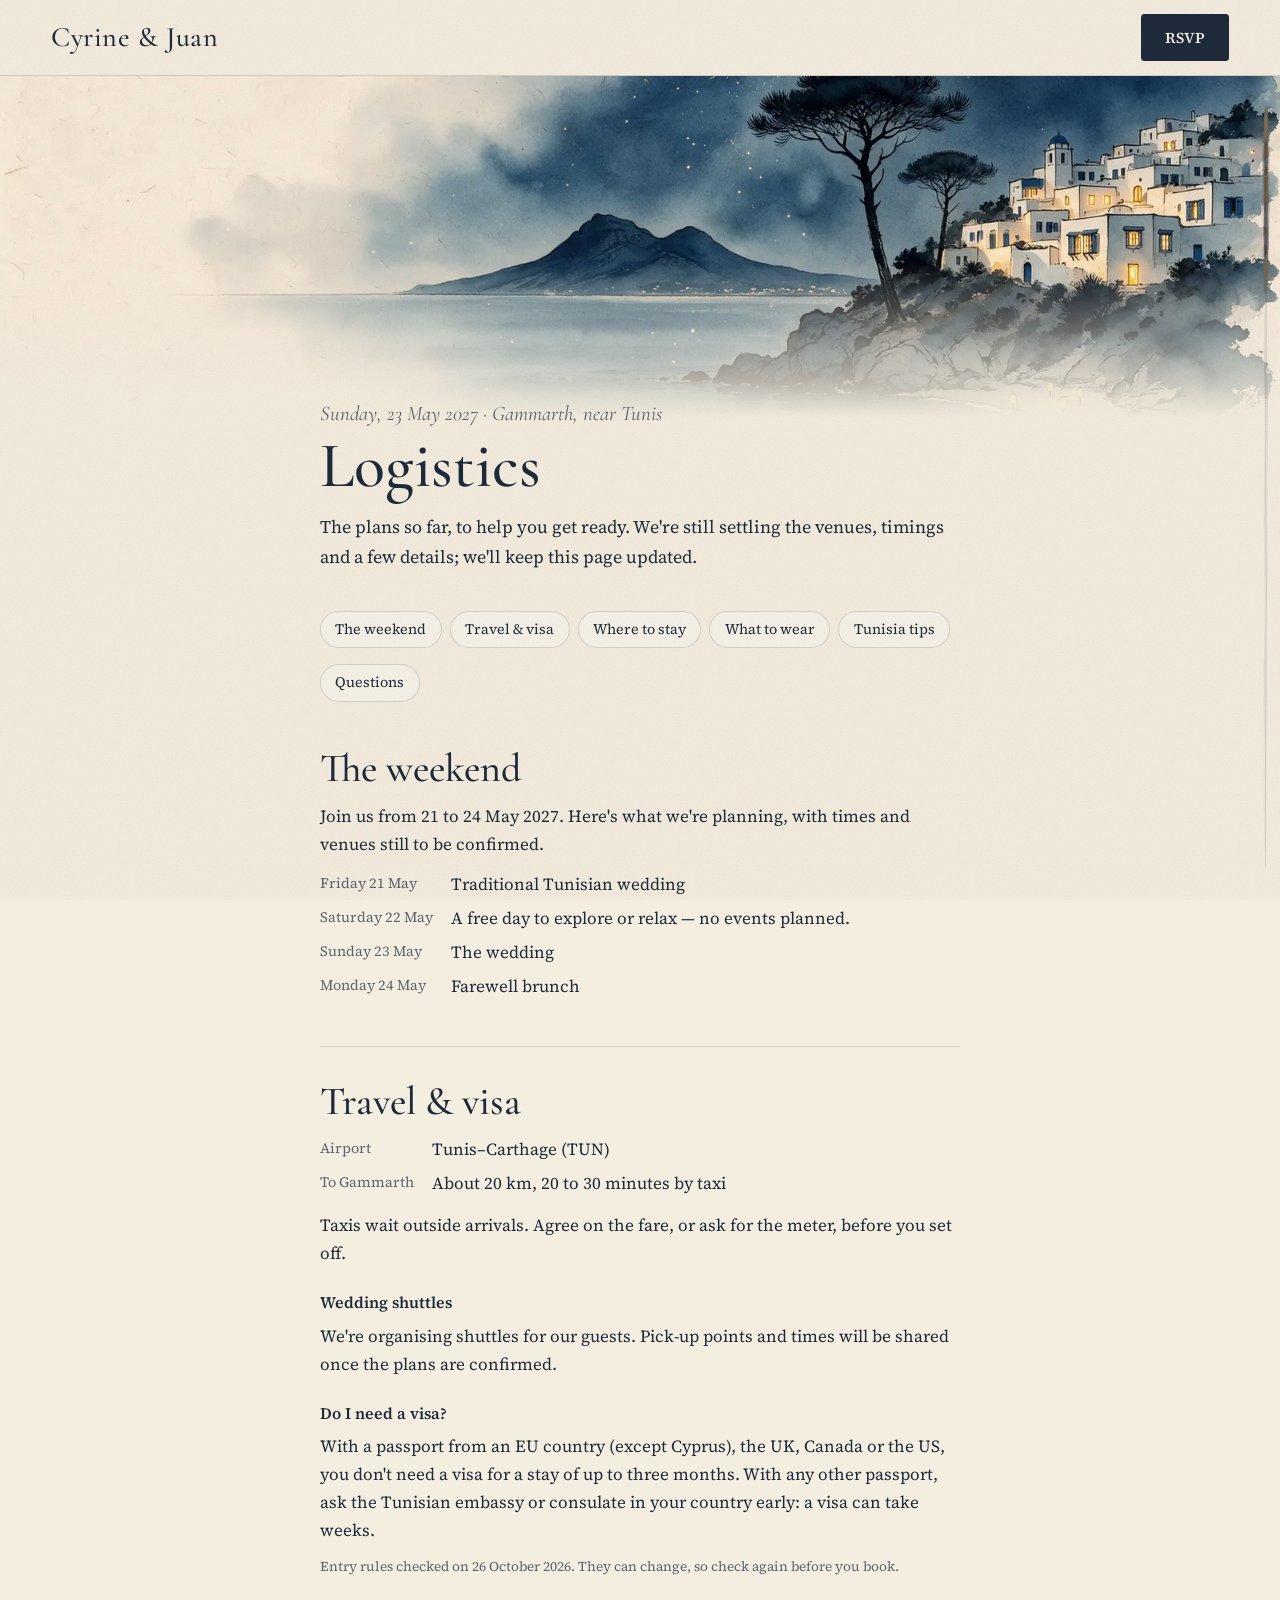
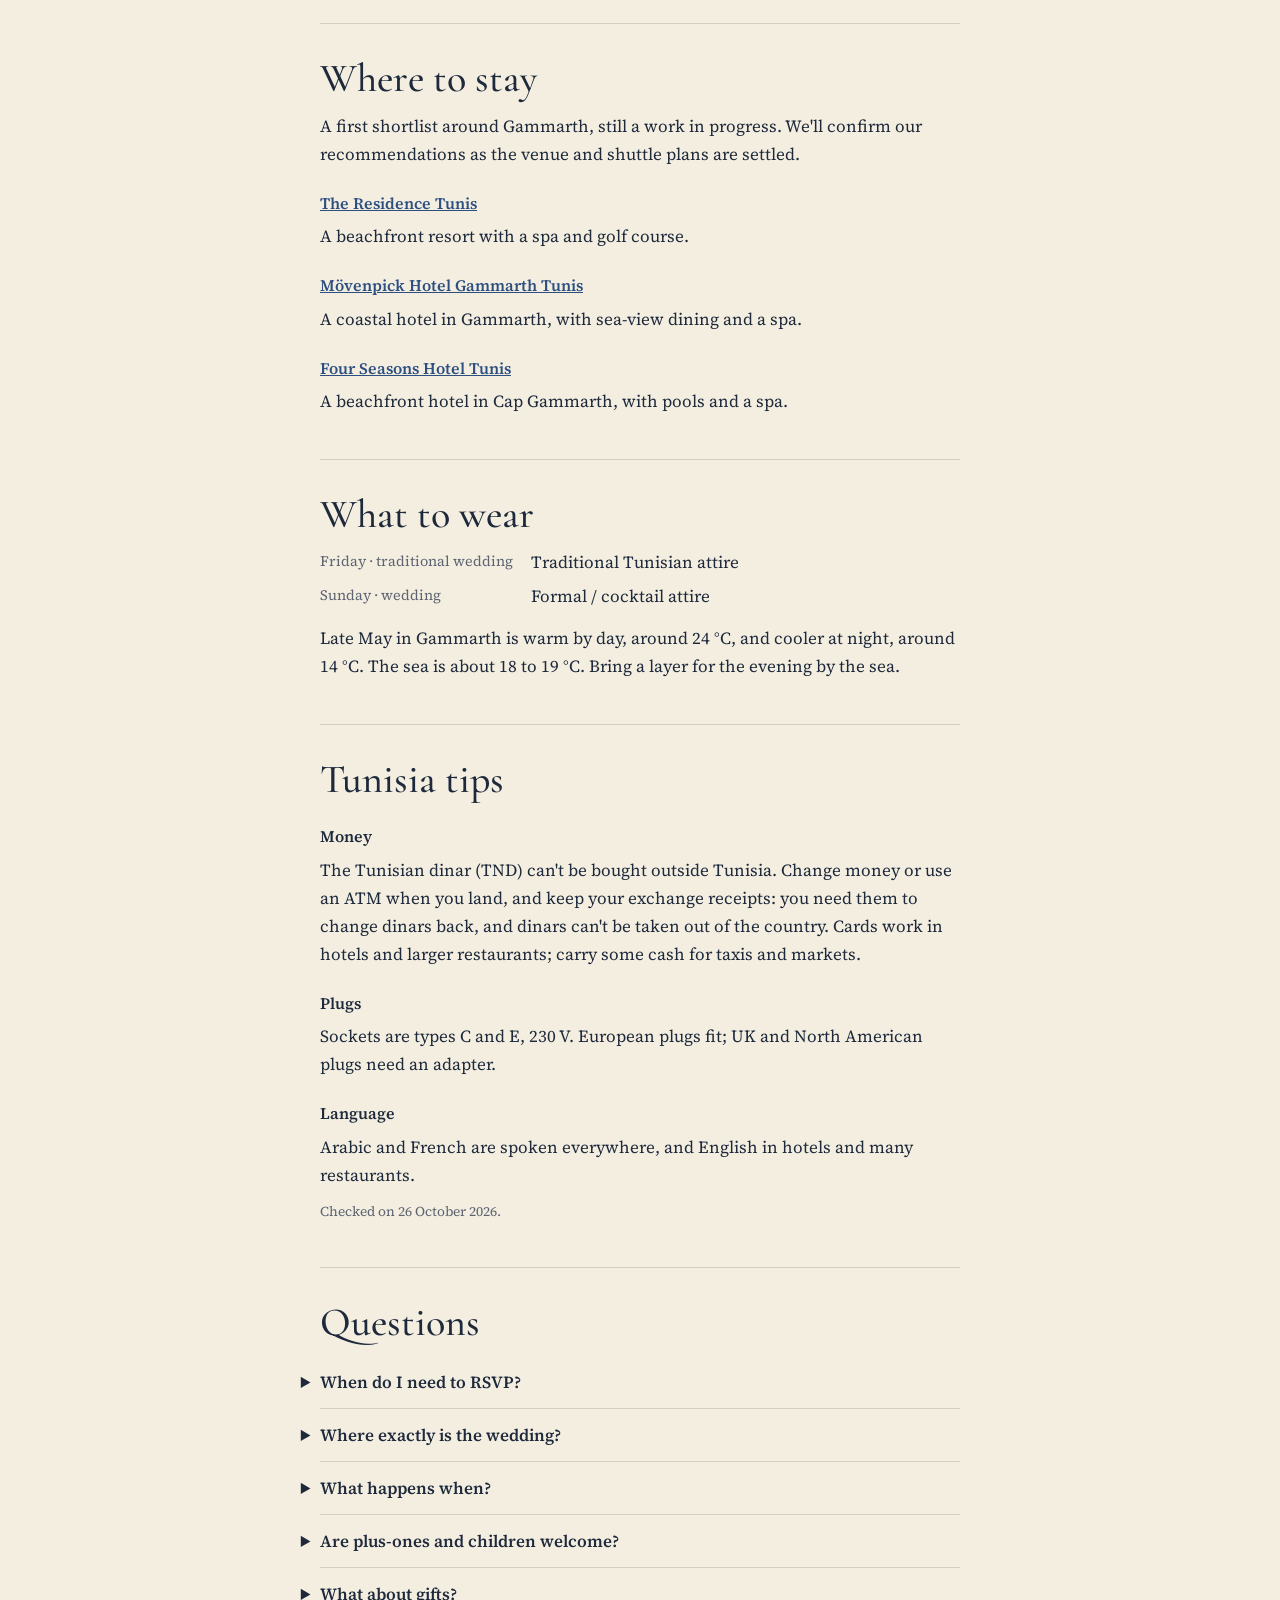
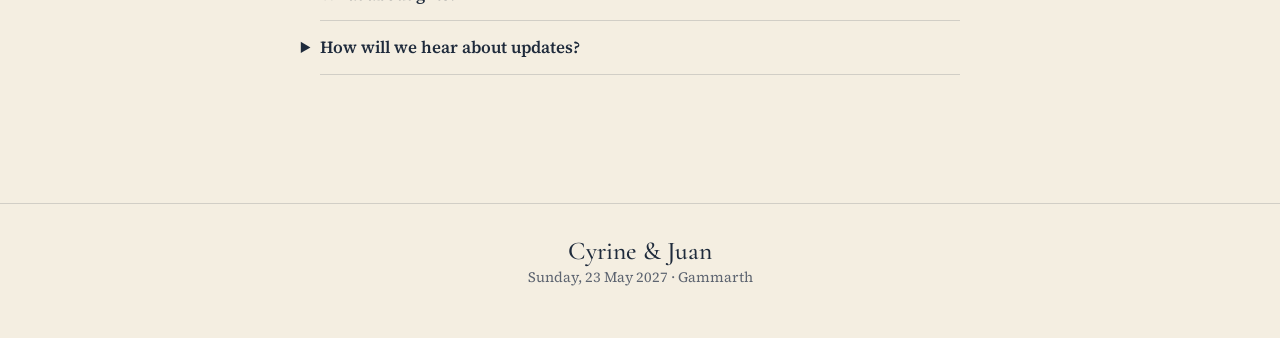
==== logistics/index.html @ d2c5db98 "Publish Cyrine and Juan wedding preview" ====
<!doctype html>
<html lang="en">
<head>
  <meta charset="utf-8">
  <meta name="viewport" content="width=device-width, initial-scale=1">
  <meta name="description" content="Travel, visa, where to stay and what to wear for Cyrine & Juan's wedding in Gammarth, Tunisia.">
  <title>Logistics · Cyrine & Juan</title>
  <link rel="icon" href="../assets/favicon.svg" type="image/svg+xml">
  <link rel="preconnect" href="https://fonts.googleapis.com">
  <link rel="preconnect" href="https://fonts.gstatic.com" crossorigin>
  <link rel="stylesheet" href="https://fonts.googleapis.com/css2?family=Cormorant+Garamond:ital,wght@0,400;0,500;0,600;1,400;1,500&family=Source+Serif+4:ital,wght@0,400;0,500;0,600;1,400&display=swap">
  <link rel="stylesheet" href="../site.css">
  <link rel="stylesheet" href="../scrollbar.css">
  <script src="../src/scrollbar.js" defer></script>
</head>
<body>
  <header class="site-header">
    <a class="brand" href="../">Cyrine &amp; Juan</a>
    <nav class="menu" aria-label="Site">
      <a class="is-primary" href="../rsvp/">RSVP</a>
    </nav>
  </header>
  <div class="hero"><img src="../assets/images/pages/logistics-night.webp" alt="" width="1600" height="900" fetchpriority="high"></div>

  <main>
    <div class="page-head">
      <p class="eyebrow">Sunday, 23 May 2027 · Gammarth, near Tunis</p>
      <h1>Logistics</h1>
      <p class="lede">The plans so far, to help you get ready. We're still settling the venues, timings and a few details; we'll keep this page updated.</p>
    </div>

    <ul class="toc" aria-label="On this page">
      <li><a href="#weekend">The weekend</a></li>
      <li><a href="#travel">Travel &amp; visa</a></li>
      <li><a href="#stay">Where to stay</a></li>
      <li><a href="#wear">What to wear</a></li>
      <li><a href="#tips">Tunisia tips</a></li>
      <li><a href="#questions">Questions</a></li>
    </ul>

    <section id="weekend">
      <h2>The weekend</h2>
      <p>Join us from 21 to 24 May 2027. Here's what we're planning, with times and venues still to be confirmed.</p>
      <dl class="facts">
        <dt>Friday 21 May</dt><dd>Traditional Tunisian wedding</dd>
        <dt>Saturday 22 May</dt><dd>A free day to explore or relax — no events planned.</dd>
        <dt>Sunday 23 May</dt><dd>The wedding</dd>
        <dt>Monday 24 May</dt><dd>Farewell brunch</dd>
      </dl>
    </section>

    <section id="travel">
      <h2>Travel &amp; visa</h2>
      <dl class="facts">
        <dt>Airport</dt><dd>Tunis–Carthage (TUN)</dd>
        <dt>To Gammarth</dt><dd>About 20 km, 20 to 30 minutes by taxi</dd>
      </dl>
      <p>Taxis wait outside arrivals. Agree on the fare, or ask for the meter, before you set off.</p>
      <h3>Wedding shuttles</h3>
      <p>We're organising shuttles for our guests. Pick-up points and times will be shared once the plans are confirmed.</p>
      <h3>Do I need a visa?</h3>
      <p>With a passport from an EU country (except Cyprus), the UK, Canada or the US, you don't need a visa for a stay of up to three months. With any other passport, ask the Tunisian embassy or consulate in your country early: a visa can take weeks.</p>
      <p class="checked">Entry rules checked on 26 October 2026. They can change, so check again before you book.</p>
    </section>

    <section id="stay">
      <h2>Where to stay</h2>
      <p>A first shortlist around Gammarth, still a work in progress. We'll confirm our recommendations as the venue and shuttle plans are settled.</p>
      <h3><a href="https://www.cenizaro.com/theresidence/tunis/" target="_blank" rel="noopener noreferrer">The Residence Tunis</a></h3>
      <p>A beachfront resort with a spa and golf course.</p>
      <h3><a href="https://movenpick.accor.com/en/hotels/tunis/B4I5.html" target="_blank" rel="noopener noreferrer">Mövenpick Hotel Gammarth Tunis</a></h3>
      <p>A coastal hotel in Gammarth, with sea-view dining and a spa.</p>
      <h3><a href="https://www.fourseasons.com/tunis/" target="_blank" rel="noopener noreferrer">Four Seasons Hotel Tunis</a></h3>
      <p>A beachfront hotel in Cap Gammarth, with pools and a spa.</p>
    </section>

    <section id="wear">
      <h2>What to wear</h2>
      <dl class="facts">
        <dt>Friday · traditional wedding</dt><dd>Traditional Tunisian attire</dd>
        <dt>Sunday · wedding</dt><dd>Formal / cocktail attire</dd>
      </dl>
      <p>Late May in Gammarth is warm by day, around 24&nbsp;°C, and cooler at night, around 14&nbsp;°C. The sea is about 18 to 19&nbsp;°C. Bring a layer for the evening by the sea.</p>
    </section>

    <section id="tips">
      <h2>Tunisia tips</h2>
      <h3>Money</h3>
      <p>The Tunisian dinar (TND) can't be bought outside Tunisia. Change money or use an ATM when you land, and keep your exchange receipts: you need them to change dinars back, and dinars can't be taken out of the country. Cards work in hotels and larger restaurants; carry some cash for taxis and markets.</p>
      <h3>Plugs</h3>
      <p>Sockets are types C and E, 230 V. European plugs fit; UK and North American plugs need an adapter.</p>
      <h3>Language</h3>
      <p>Arabic and French are spoken everywhere, and English in hotels and many restaurants.</p>
      <p class="checked">Checked on 26 October 2026.</p>
    </section>

    <section id="questions">
      <h2>Questions</h2>
      <details>
        <summary>When do I need to RSVP?</summary>
        <p>Please reply by <time datetime="2027-01-01">1 January 2027</time>. <a href="../rsvp/">Send your RSVP</a>.</p>
      </details>
      <details>
        <summary>Where exactly is the wedding?</summary>
        <p>In Gammarth, near Tunis. The venue is still being confirmed; we'll share the address and arrival time here.</p>
      </details>
      <details>
        <summary>What happens when?</summary>
        <p>A traditional Tunisian wedding on Friday 21 May, a free Saturday, the wedding on Sunday 23 May and a farewell brunch on Monday 24 May. <a href="#weekend">See the plans so far</a>; times and venues will follow.</p>
      </details>
      <details>
        <summary>Are plus-ones and children welcome?</summary>
        <p>Yes, both are welcome! Please include everyone in your party when you RSVP, including children.</p>
      </details>
      <details>
        <summary>What about gifts?</summary>
        <p>We're still deciding on the details and will share them here.</p>
      </details>
      <details>
        <summary>How will we hear about updates?</summary>
        <p>Leave your email with your RSVP and opt in for updates. There isn't a WhatsApp group yet; we'll share any group details once they're ready.</p>
      </details>
    </section>
  </main>

  <footer class="site-footer"><strong>Cyrine &amp; Juan</strong>Sunday, 23 May 2027 · Gammarth</footer>
</body>
</html>
---- site.css ----
/* Plain pages (RSVP, Logistics): the same ink look as Home, built to load fast on a phone abroad. */
:root {
  --paper: #f4eee1;
  --paper-deep: #ebe2d0;
  --ink: #1e2a3b;
  --muted: #5d6470;
  --accent: #2c4f80;
  --rule: rgba(30, 42, 59, 0.45);
  --gold: #b08a3e;
  --night: #13203a;
  --line: color-mix(in srgb, #1e2a3b 16%, transparent);
  --display: "Cormorant Garamond", Georgia, serif;
  --body: "Source Serif 4", Georgia, serif;
}
* { box-sizing: border-box; }
/* Paper grain, the same sheet as Home. */
body::before { content: ""; position: fixed; inset: 0; z-index: 20; pointer-events: none; opacity: 0.26; mix-blend-mode: multiply; background-size: 280px 280px;
  background-image: url("data:image/svg+xml,%3Csvg xmlns='http://www.w3.org/2000/svg' width='280' height='280'%3E%3Cfilter id='g'%3E%3CfeTurbulence type='fractalNoise' baseFrequency='0.9' numOctaves='3' stitchTiles='stitch'/%3E%3CfeColorMatrix values='0 0 0 0 0.52 0 0 0 0 0.44 0 0 0 0 0.32 0.55 0 0 0 0'/%3E%3C/filter%3E%3Crect width='100%25' height='100%25' filter='url(%23g)'/%3E%3C/svg%3E"); }
html { scroll-behavior: smooth; scroll-padding-top: 80px; }
body { margin: 0; background: var(--paper); color: var(--ink); font: 400 1.0625rem/1.65 var(--body); -webkit-font-smoothing: antialiased; }
a { color: var(--accent); }
img { display: block; max-width: 100%; }

.site-header {
  position: sticky; top: 0; z-index: 10; display: flex; align-items: center; justify-content: space-between; gap: 12px 24px; flex-wrap: wrap;
  padding: 14px clamp(16px, 4vw, 56px); background: color-mix(in srgb, var(--paper) 92%, transparent);
  border-bottom: 1px solid var(--line); backdrop-filter: blur(6px);
}
.brand { color: var(--ink); font: 500 clamp(1.4rem, 2.2vw, 1.8rem)/1 var(--display); letter-spacing: .02em; text-decoration: none; }
.menu { display: flex; flex-wrap: wrap; align-items: center; gap: 6px 22px; }
.menu a { padding: 4px 0; color: var(--ink); font-size: .95rem; text-decoration: none; border-bottom: 1px solid transparent; }
.menu a:not(.is-primary):hover, .menu a[aria-current="page"] { border-bottom-color: var(--rule); }
.menu a.is-primary { display: inline-flex; align-items: center; justify-content: center; min-height: 44px; padding: .65em 1.5em; border: 1px solid var(--ink); border-radius: 3px; background: var(--ink); color: var(--paper); font-weight: 600; }
.menu a.is-primary:hover { background: var(--accent); border-color: var(--accent); }
.menu a.is-primary[aria-current="page"] { border-bottom-color: var(--ink); }

.hero { position: relative; height: clamp(200px, 38vh, 380px); overflow: hidden; }
.hero img { width: 100%; height: 100%; object-fit: cover; object-position: center 55%; }
.hero::after { content: ""; position: absolute; inset: auto 0 0; height: 45%; background: linear-gradient(transparent, var(--paper)); }

main { width: min(680px, 100%); margin: 0 auto; padding: 8px 20px 96px; }
.page-head { margin: -24px 0 36px; position: relative; z-index: 1; }
.eyebrow { margin: 0; color: var(--muted); font: italic 400 1.3rem/1.2 var(--display); }
h1 { margin: 6px 0 0; font: 500 clamp(2.6rem, 7vw, 4rem)/1.02 var(--display); letter-spacing: 0; }
.lede { margin: 14px 0 0; font-size: 1.12rem; }
h2 { margin: 0 0 12px; font: 500 clamp(1.9rem, 4.4vw, 2.5rem)/1.1 var(--display); }
h3 { margin: 22px 0 6px; font-size: 1rem; font-weight: 600; }
p { margin: 0 0 12px; }
ul { margin: 0 0 12px; padding-left: 1.2em; }
li { margin: 4px 0; }

.toc { display: flex; flex-wrap: wrap; gap: 8px; margin: 0 0 40px; padding: 0; list-style: none; }
.toc a { display: inline-block; padding: .4em 1em; border: 1px solid var(--line); border-radius: 999px; color: var(--ink); font-size: .9rem; text-decoration: none; background: color-mix(in srgb, white 30%, transparent); }
.toc a:hover { border-color: var(--accent); color: var(--accent); }
section { padding: 32px 0; border-top: 1px solid var(--line); }
section:first-of-type { border-top: 0; padding-top: 0; }
.facts { display: grid; grid-template-columns: max-content 1fr; gap: 6px 18px; margin: 0 0 14px; }
.facts dt { color: var(--muted); font-size: .9rem; padding-top: 2px; }
.facts dd { margin: 0; }
.coming { display: inline-block; color: var(--muted); font: italic 400 .95em/1 var(--display); text-transform: lowercase; }
.checked { color: var(--muted); font-size: .85rem; }
details { border-bottom: 1px solid var(--line); padding: 12px 0; }
details summary { cursor: pointer; font-weight: 600; list-style-position: outside; }
details p { margin: 8px 0 0; }

/* RSVP form */
form { display: grid; gap: 22px; }
.field { display: grid; gap: 6px; }
.field > label, fieldset legend { font-weight: 600; }
.hint { color: var(--muted); font-size: .9rem; }
input[type="text"], input[type="email"], input[type="tel"], textarea {
  width: 100%; padding: .8em .9em; border: 1px solid color-mix(in srgb, var(--ink) 28%, transparent); border-radius: 8px;
  background: #fffdf8; color: var(--ink); font: inherit;
}
textarea { min-height: 96px; resize: vertical; }
input:focus-visible, textarea:focus-visible, button:focus-visible, a:focus-visible { outline: 2px solid var(--gold); outline-offset: 2px; }
fieldset { margin: 0; padding: 0; border: 0; display: grid; gap: 10px; }
.choices { display: flex; flex-wrap: wrap; gap: 10px; }
.choice { position: relative; }
.choice input { position: absolute; opacity: 0; }
.choice span { display: inline-block; padding: .7em 1.3em; border: 1px solid color-mix(in srgb, var(--ink) 28%, transparent); border-radius: 999px; background: #fffdf8; cursor: pointer; }
.choice input:checked + span { border-color: var(--accent); background: var(--accent); color: var(--paper); }
.choice input:focus-visible + span { outline: 2px solid var(--gold); outline-offset: 2px; }
.check { display: flex; gap: 10px; align-items: flex-start; }
.check input { margin-top: .35em; width: 18px; height: 18px; accent-color: var(--accent); }
.if-attending[hidden] { display: none; }
button[type="submit"] { justify-self: start; padding: .85em 2em; border: 1px solid var(--rule); border-radius: 3px; background: color-mix(in srgb, var(--accent) 7%, transparent); color: var(--ink); font: 500 1rem/1 var(--body); letter-spacing: .02em; cursor: pointer; transition: background-color .5s, border-color .5s; }
button[type="submit"]:hover { background: color-mix(in srgb, var(--accent) 12%, transparent); border-color: var(--ink); }
button[type="submit"]:disabled { opacity: .6; cursor: progress; }
.form-error { color: #a33a2a; font-weight: 500; }
.thanks { padding: 28px 0; }
.thanks[hidden] { display: none; }
.preview-note { margin-top: 18px; padding: 10px 14px; border: 1px dashed var(--accent); border-radius: 8px; color: var(--muted); font-size: .9rem; }

.site-footer { padding: 32px 20px 48px; text-align: center; color: var(--muted); font-size: .9rem; border-top: 1px solid var(--line); }
.site-footer strong { display: block; color: var(--ink); font: 500 1.6rem/1.2 var(--display); }

@media (max-width: 520px) {
  .site-header { padding: 12px 16px; }
  .menu { gap: 6px 14px; }
  .menu a { font-size: .88rem; }
  .facts { grid-template-columns: 1fr; gap: 0 0; }
  .facts dd { margin-bottom: 10px; }
}
---- scrollbar.css ----
/* A dry-brush mark at the paper's edge. Scrolling itself stays native. */
html.paint-scrollbar-ready { scrollbar-width: none; }
html.paint-scrollbar-ready::-webkit-scrollbar { display: none; }

.paint-scrollbar {
  position: fixed;
  z-index: 10;
  top: max(104px, env(safe-area-inset-top));
  right: env(safe-area-inset-right, 0px);
  bottom: max(24px, env(safe-area-inset-bottom));
  width: 28px;
  outline: none;
  /* Difference blending gives ink on paper and pale pigment on the dark
     painting, including when the handle crosses both in the same stroke. */
  color: #ded0b5;
  mix-blend-mode: difference;
  cursor: pointer;
  touch-action: pan-y;
  user-select: none;
  -webkit-user-select: none;
  opacity: 0;
  pointer-events: none;
  transition: opacity 0.45s;
}
.paint-scrollbar.is-scrolling,
.paint-scrollbar.is-dragging,
.paint-scrollbar:focus-visible:not(.is-pointer-focus) { opacity: 1; pointer-events: auto; transition-duration: 0.16s; }
.paint-scrollbar[hidden] { display: none; }
.paint-scrollbar svg { display: block; width: 100%; height: 100%; pointer-events: none; }
.paint-scrollbar__track { position: absolute; inset: 0; opacity: 0.28; }
.paint-scrollbar__thumb {
  position: absolute;
  top: 0;
  left: 0;
  width: 100%;
  min-height: 44px;
  cursor: grab;
  touch-action: none;
}
.paint-scrollbar__thumb svg { width: 10px; margin: 0 auto; opacity: 0.78; transition: opacity 0.2s; }
.paint-scrollbar:hover .paint-scrollbar__thumb svg,
.paint-scrollbar:focus-visible .paint-scrollbar__thumb svg,
.paint-scrollbar.is-dragging .paint-scrollbar__thumb svg { opacity: 1; }
.paint-scrollbar.is-dragging, .paint-scrollbar.is-dragging .paint-scrollbar__thumb { cursor: grabbing; }
.paint-scrollbar:focus-visible:not(.is-pointer-focus) { outline: 1px dashed currentColor; outline-offset: -3px; }
@media (pointer: coarse) {
  .paint-scrollbar { width: 24px; top: max(116px, env(safe-area-inset-top)); }
  .paint-scrollbar__thumb svg { width: 7px; }
}
@media (prefers-reduced-motion: reduce) {
  .paint-scrollbar, .paint-scrollbar__thumb svg { transition: none; }
}
@media print, (forced-colors: active) {
  html.paint-scrollbar-ready { scrollbar-width: auto; }
  html.paint-scrollbar-ready::-webkit-scrollbar { display: block; }
  .paint-scrollbar { display: none; }
}
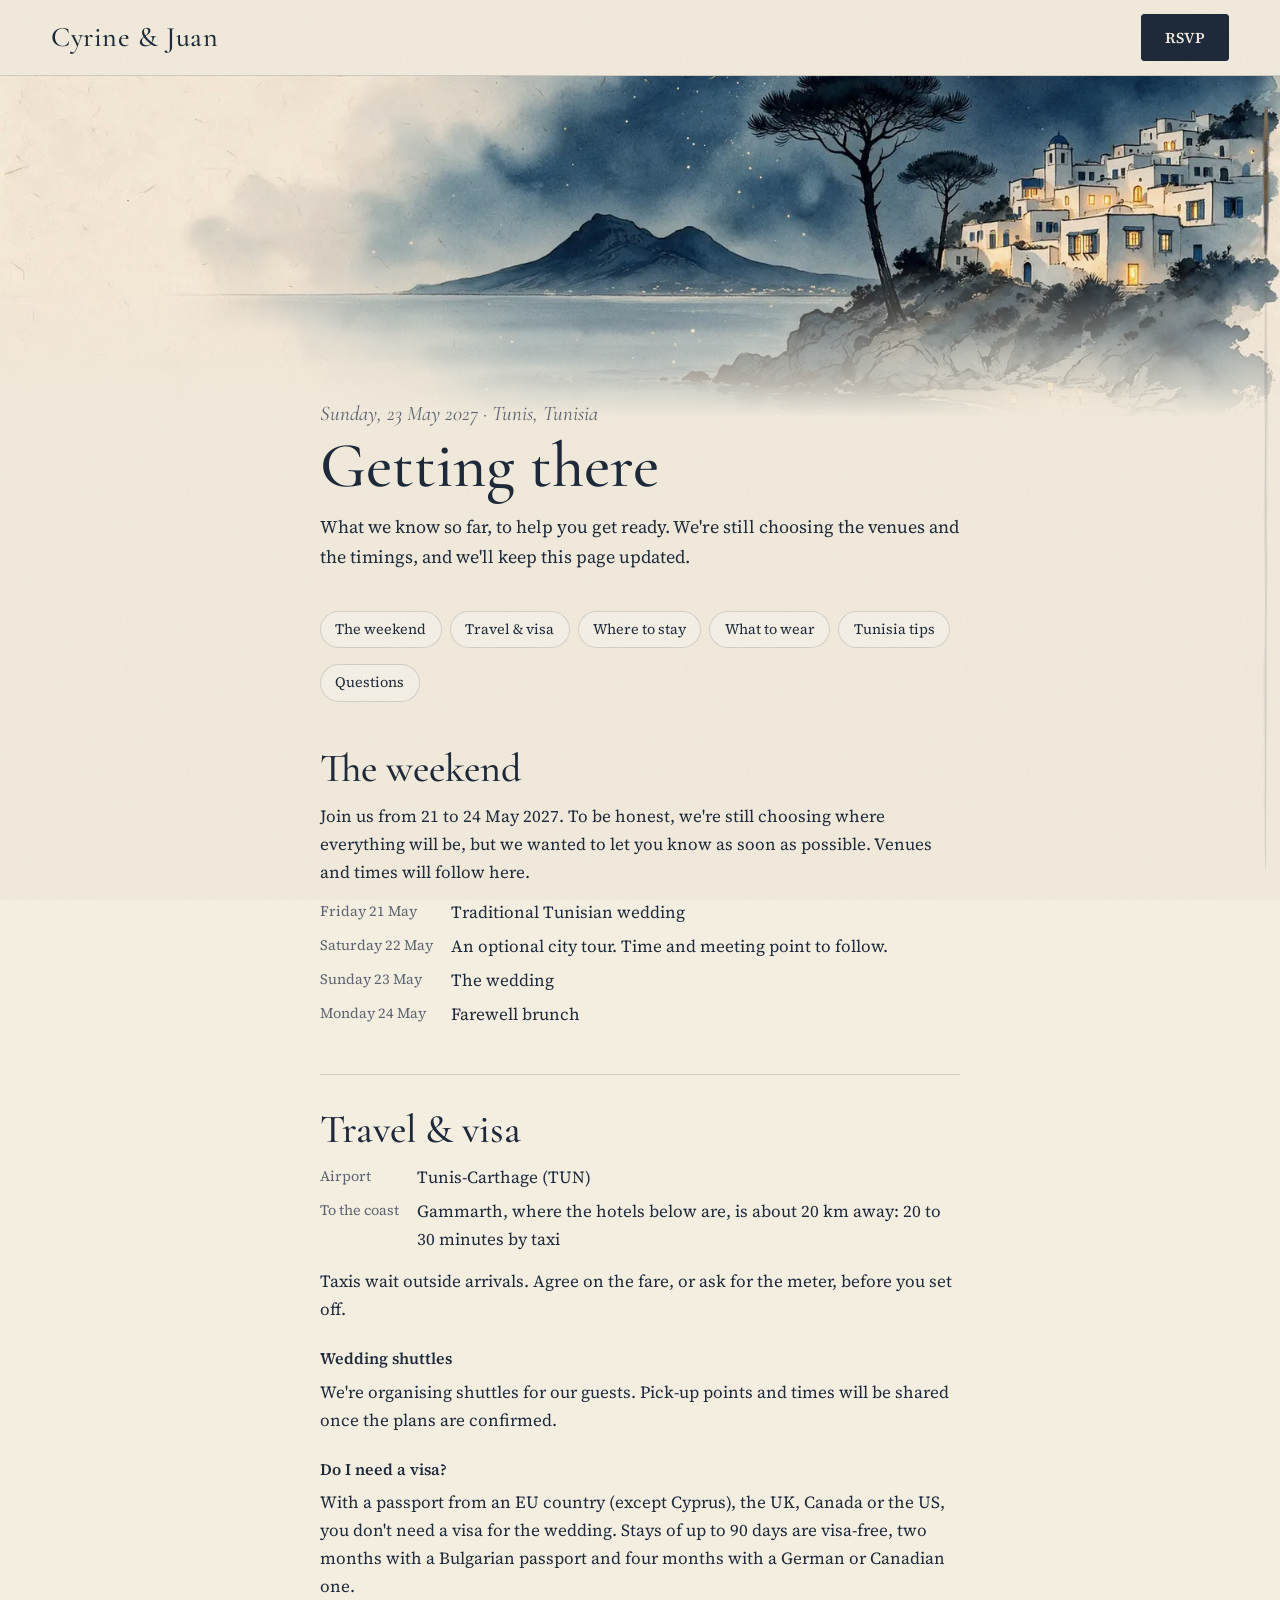
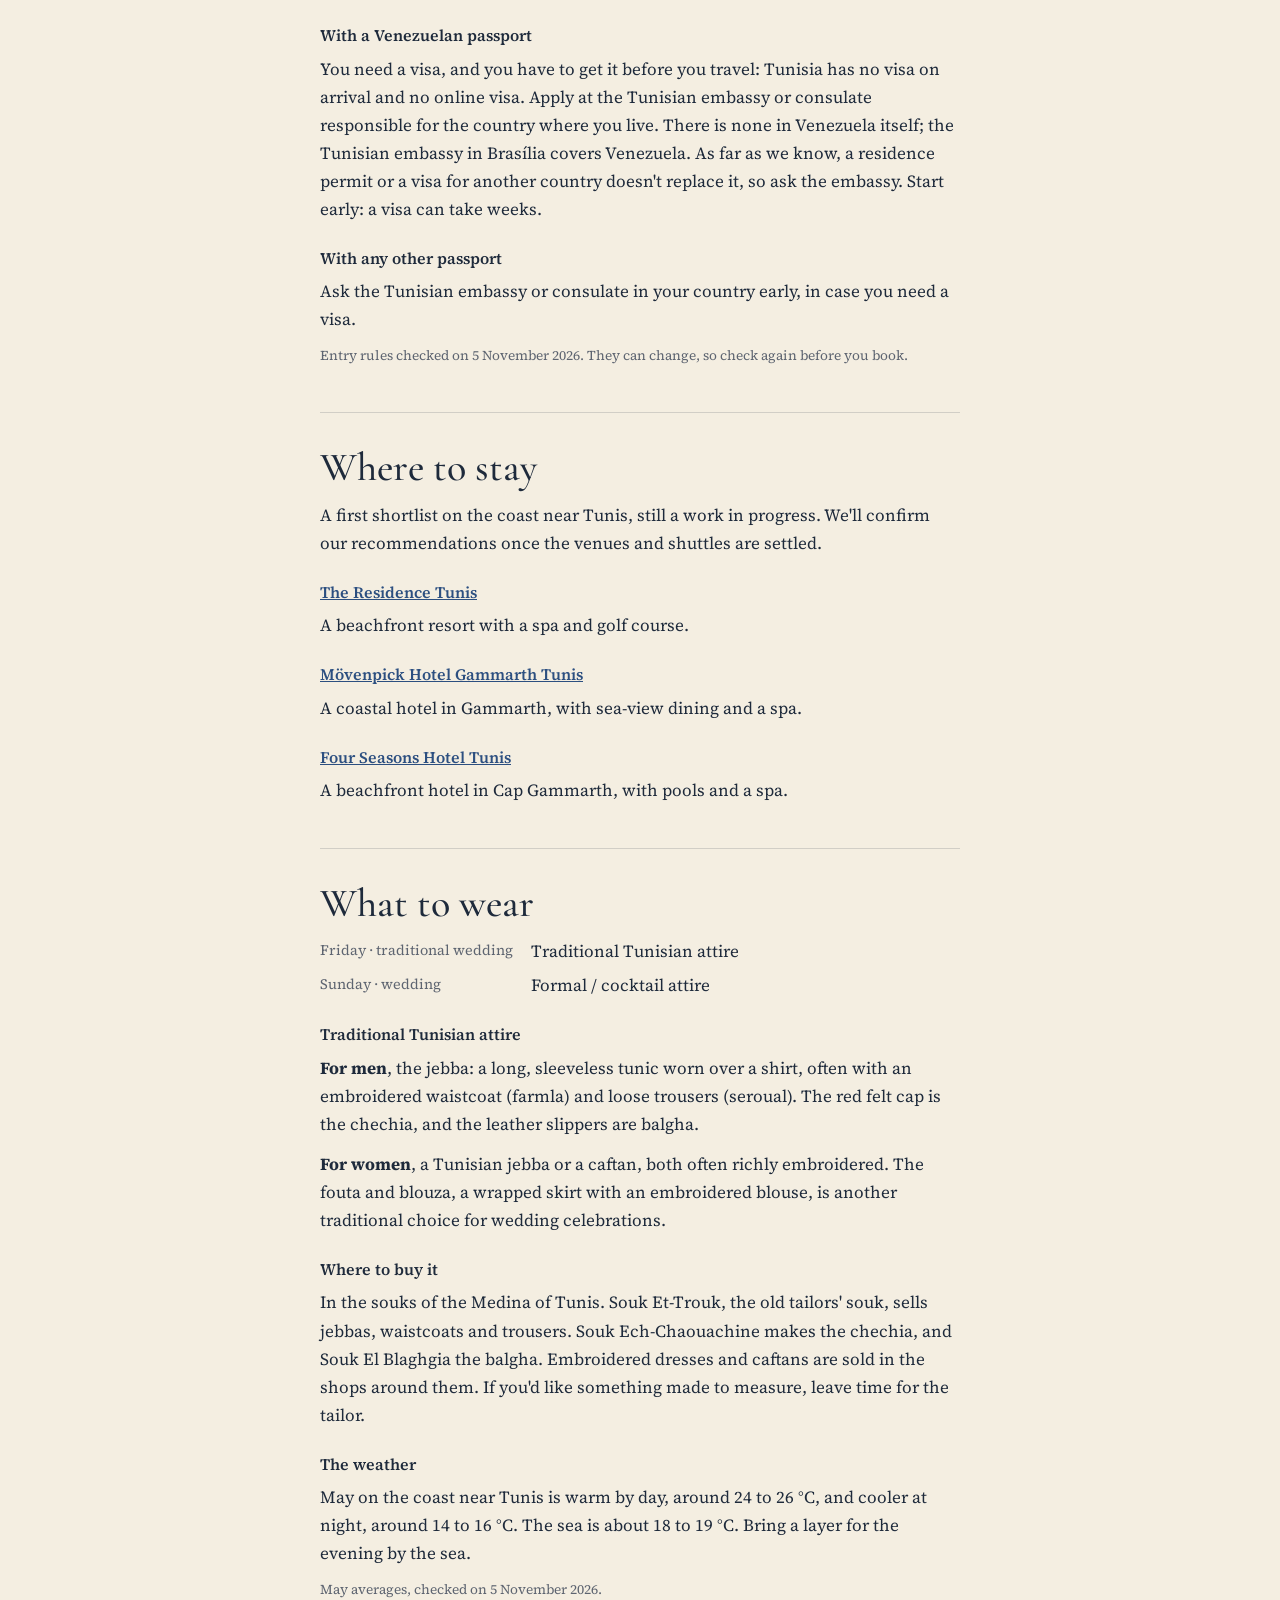
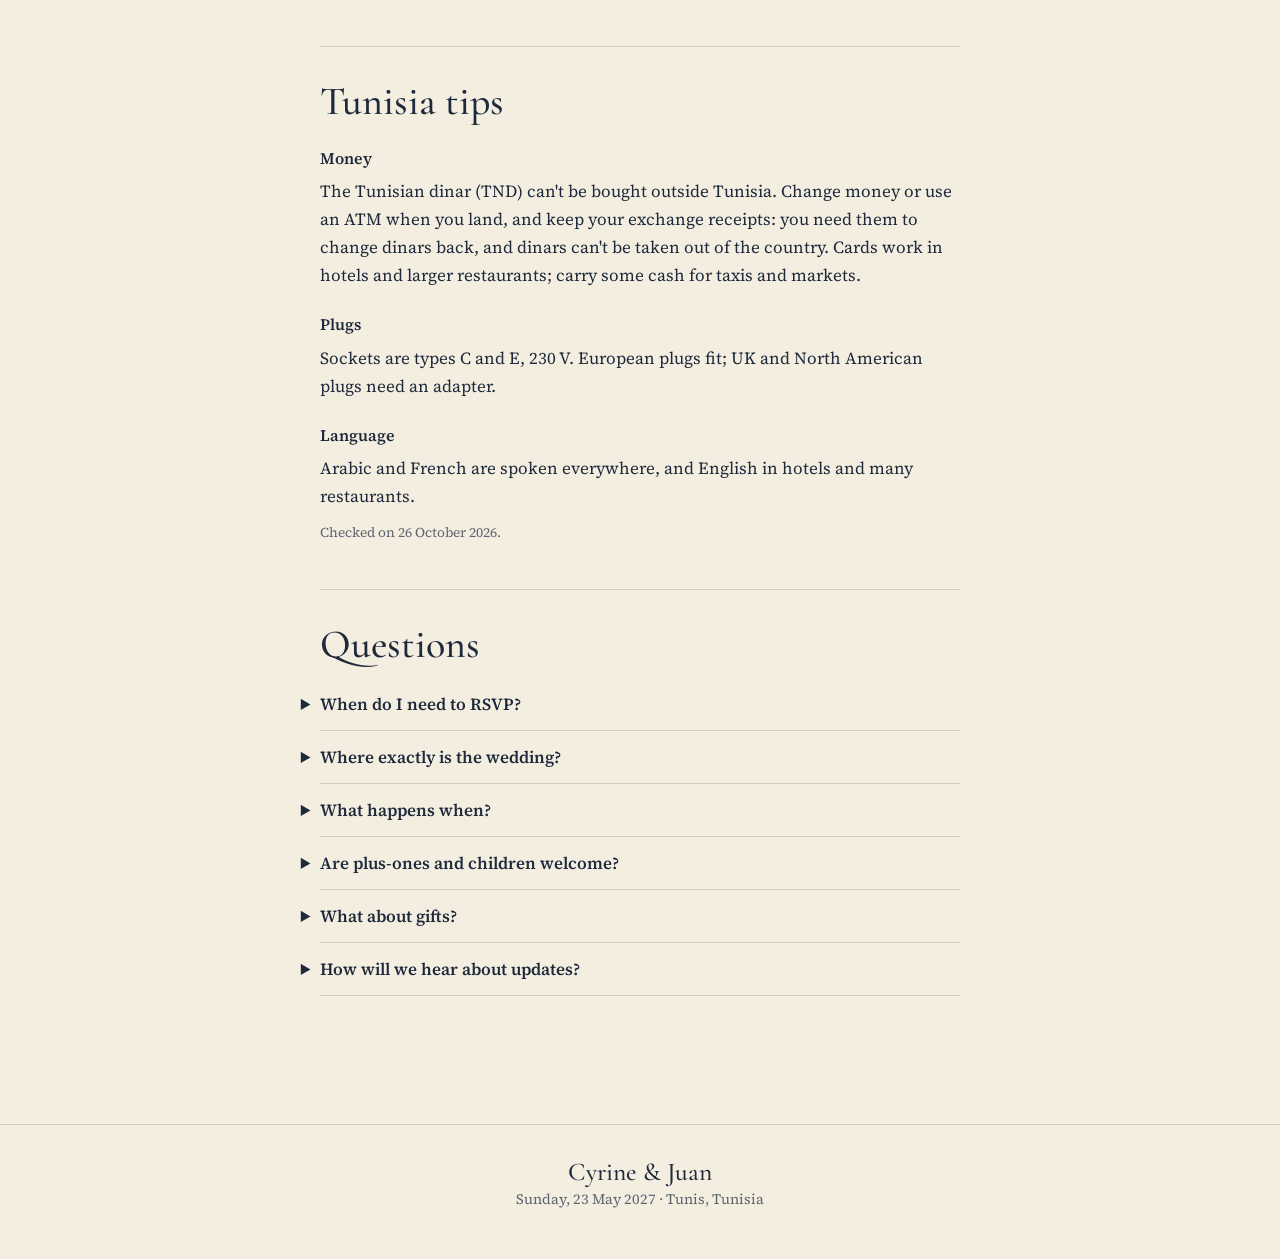
==== commit 415945cc: "Faster home page at rest; save the date, Tunis, Getting there, visa and attire details Co-Authored-B" ====
--- a/logistics/index.html
+++ b/logistics/index.html
@@ -3,8 +3,8 @@
 <head>
   <meta charset="utf-8">
   <meta name="viewport" content="width=device-width, initial-scale=1">
-  <meta name="description" content="Travel, visa, where to stay and what to wear for Cyrine & Juan's wedding in Gammarth, Tunisia.">
-  <title>Logistics · Cyrine & Juan</title>
+  <meta name="description" content="Getting there: travel, visa, where to stay and what to wear for Cyrine & Juan's wedding in Tunis, Tunisia.">
+  <title>Getting there · Cyrine & Juan</title>
   <link rel="icon" href="../assets/favicon.svg" type="image/svg+xml">
   <link rel="preconnect" href="https://fonts.googleapis.com">
   <link rel="preconnect" href="https://fonts.gstatic.com" crossorigin>
@@ -24,9 +24,9 @@
 
   <main>
     <div class="page-head">
-      <p class="eyebrow">Sunday, 23 May 2027 · Gammarth, near Tunis</p>
-      <h1>Logistics</h1>
-      <p class="lede">The plans so far, to help you get ready. We're still settling the venues, timings and a few details; we'll keep this page updated.</p>
+      <p class="eyebrow">Sunday, 23 May 2027 · Tunis, Tunisia</p>
+      <h1>Getting there</h1>
+      <p class="lede">What we know so far, to help you get ready. We're still choosing the venues and the timings, and we'll keep this page updated.</p>
     </div>
 
     <ul class="toc" aria-label="On this page">
@@ -40,10 +40,10 @@
 
     <section id="weekend">
       <h2>The weekend</h2>
-      <p>Join us from 21 to 24 May 2027. Here's what we're planning, with times and venues still to be confirmed.</p>
+      <p>Join us from 21 to 24 May 2027. To be honest, we're still choosing where everything will be, but we wanted to let you know as soon as possible. Venues and times will follow here.</p>
       <dl class="facts">
         <dt>Friday 21 May</dt><dd>Traditional Tunisian wedding</dd>
-        <dt>Saturday 22 May</dt><dd>A free day to explore or relax — no events planned.</dd>
+        <dt>Saturday 22 May</dt><dd>An optional city tour. Time and meeting point to follow.</dd>
         <dt>Sunday 23 May</dt><dd>The wedding</dd>
         <dt>Monday 24 May</dt><dd>Farewell brunch</dd>
       </dl>
@@ -52,20 +52,24 @@
     <section id="travel">
       <h2>Travel &amp; visa</h2>
       <dl class="facts">
-        <dt>Airport</dt><dd>Tunis–Carthage (TUN)</dd>
-        <dt>To Gammarth</dt><dd>About 20 km, 20 to 30 minutes by taxi</dd>
+        <dt>Airport</dt><dd>Tunis-Carthage (TUN)</dd>
+        <dt>To the coast</dt><dd>Gammarth, where the hotels below are, is about 20 km away: 20 to 30 minutes by taxi</dd>
       </dl>
       <p>Taxis wait outside arrivals. Agree on the fare, or ask for the meter, before you set off.</p>
       <h3>Wedding shuttles</h3>
       <p>We're organising shuttles for our guests. Pick-up points and times will be shared once the plans are confirmed.</p>
       <h3>Do I need a visa?</h3>
-      <p>With a passport from an EU country (except Cyprus), the UK, Canada or the US, you don't need a visa for a stay of up to three months. With any other passport, ask the Tunisian embassy or consulate in your country early: a visa can take weeks.</p>
-      <p class="checked">Entry rules checked on 26 October 2026. They can change, so check again before you book.</p>
+      <p>With a passport from an EU country (except Cyprus), the UK, Canada or the US, you don't need a visa for the wedding. Stays of up to 90 days are visa-free, two months with a Bulgarian passport and four months with a German or Canadian one.</p>
+      <h3>With a Venezuelan passport</h3>
+      <p>You need a visa, and you have to get it before you travel: Tunisia has no visa on arrival and no online visa. Apply at the Tunisian embassy or consulate responsible for the country where you live. There is none in Venezuela itself; the Tunisian embassy in Brasília covers Venezuela. As far as we know, a residence permit or a visa for another country doesn't replace it, so ask the embassy. Start early: a visa can take weeks.</p>
+      <h3>With any other passport</h3>
+      <p>Ask the Tunisian embassy or consulate in your country early, in case you need a visa.</p>
+      <p class="checked">Entry rules checked on 5 November 2026. They can change, so check again before you book.</p>
     </section>
 
     <section id="stay">
       <h2>Where to stay</h2>
-      <p>A first shortlist around Gammarth, still a work in progress. We'll confirm our recommendations as the venue and shuttle plans are settled.</p>
+      <p>A first shortlist on the coast near Tunis, still a work in progress. We'll confirm our recommendations once the venues and shuttles are settled.</p>
       <h3><a href="https://www.cenizaro.com/theresidence/tunis/" target="_blank" rel="noopener noreferrer">The Residence Tunis</a></h3>
       <p>A beachfront resort with a spa and golf course.</p>
       <h3><a href="https://movenpick.accor.com/en/hotels/tunis/B4I5.html" target="_blank" rel="noopener noreferrer">Mövenpick Hotel Gammarth Tunis</a></h3>
@@ -80,7 +84,14 @@
         <dt>Friday · traditional wedding</dt><dd>Traditional Tunisian attire</dd>
         <dt>Sunday · wedding</dt><dd>Formal / cocktail attire</dd>
       </dl>
-      <p>Late May in Gammarth is warm by day, around 24&nbsp;°C, and cooler at night, around 14&nbsp;°C. The sea is about 18 to 19&nbsp;°C. Bring a layer for the evening by the sea.</p>
+      <h3>Traditional Tunisian attire</h3>
+      <p><strong>For men</strong>, the jebba: a long, sleeveless tunic worn over a shirt, often with an embroidered waistcoat (farmla) and loose trousers (seroual). The red felt cap is the chechia, and the leather slippers are balgha.</p>
+      <p><strong>For women</strong>, a Tunisian jebba or a caftan, both often richly embroidered. The fouta and blouza, a wrapped skirt with an embroidered blouse, is another traditional choice for wedding celebrations.</p>
+      <h3>Where to buy it</h3>
+      <p>In the souks of the Medina of Tunis. Souk Et-Trouk, the old tailors' souk, sells jebbas, waistcoats and trousers. Souk Ech-Chaouachine makes the chechia, and Souk El Blaghgia the balgha. Embroidered dresses and caftans are sold in the shops around them. If you'd like something made to measure, leave time for the tailor.</p>
+      <h3>The weather</h3>
+      <p>May on the coast near Tunis is warm by day, around 24 to 26&nbsp;°C, and cooler at night, around 14 to 16&nbsp;°C. The sea is about 18 to 19&nbsp;°C. Bring a layer for the evening by the sea.</p>
+      <p class="checked">May averages, checked on 5 November 2026.</p>
     </section>
 
     <section id="tips">
@@ -102,11 +113,11 @@
       </details>
       <details>
         <summary>Where exactly is the wedding?</summary>
-        <p>In Gammarth, near Tunis. The venue is still being confirmed; we'll share the address and arrival time here.</p>
+        <p>Near Tunis. We're still choosing the venue, and we'll share the address and arrival time here as soon as it's settled.</p>
       </details>
       <details>
         <summary>What happens when?</summary>
-        <p>A traditional Tunisian wedding on Friday 21 May, a free Saturday, the wedding on Sunday 23 May and a farewell brunch on Monday 24 May. <a href="#weekend">See the plans so far</a>; times and venues will follow.</p>
+        <p>A traditional Tunisian wedding on Friday 21 May, an optional city tour on Saturday 22 May, the wedding on Sunday 23 May and a farewell brunch on Monday 24 May. <a href="#weekend">See what we know so far</a>. Times and venues will follow.</p>
       </details>
       <details>
         <summary>Are plus-ones and children welcome?</summary>
@@ -123,6 +134,6 @@
     </section>
   </main>
 
-  <footer class="site-footer"><strong>Cyrine &amp; Juan</strong>Sunday, 23 May 2027 · Gammarth</footer>
+  <footer class="site-footer"><strong>Cyrine &amp; Juan</strong>Sunday, 23 May 2027 · Tunis, Tunisia</footer>
 </body>
 </html>
--- a/site.css
+++ b/site.css
@@ -65,6 +65,7 @@
 
 /* RSVP form */
 form { display: grid; gap: 22px; }
+.form-trap { position: absolute; width: 1px; height: 1px; overflow: hidden; clip-path: inset(50%); }
 .field { display: grid; gap: 6px; }
 .field > label, fieldset legend { font-weight: 600; }
 .hint { color: var(--muted); font-size: .9rem; }
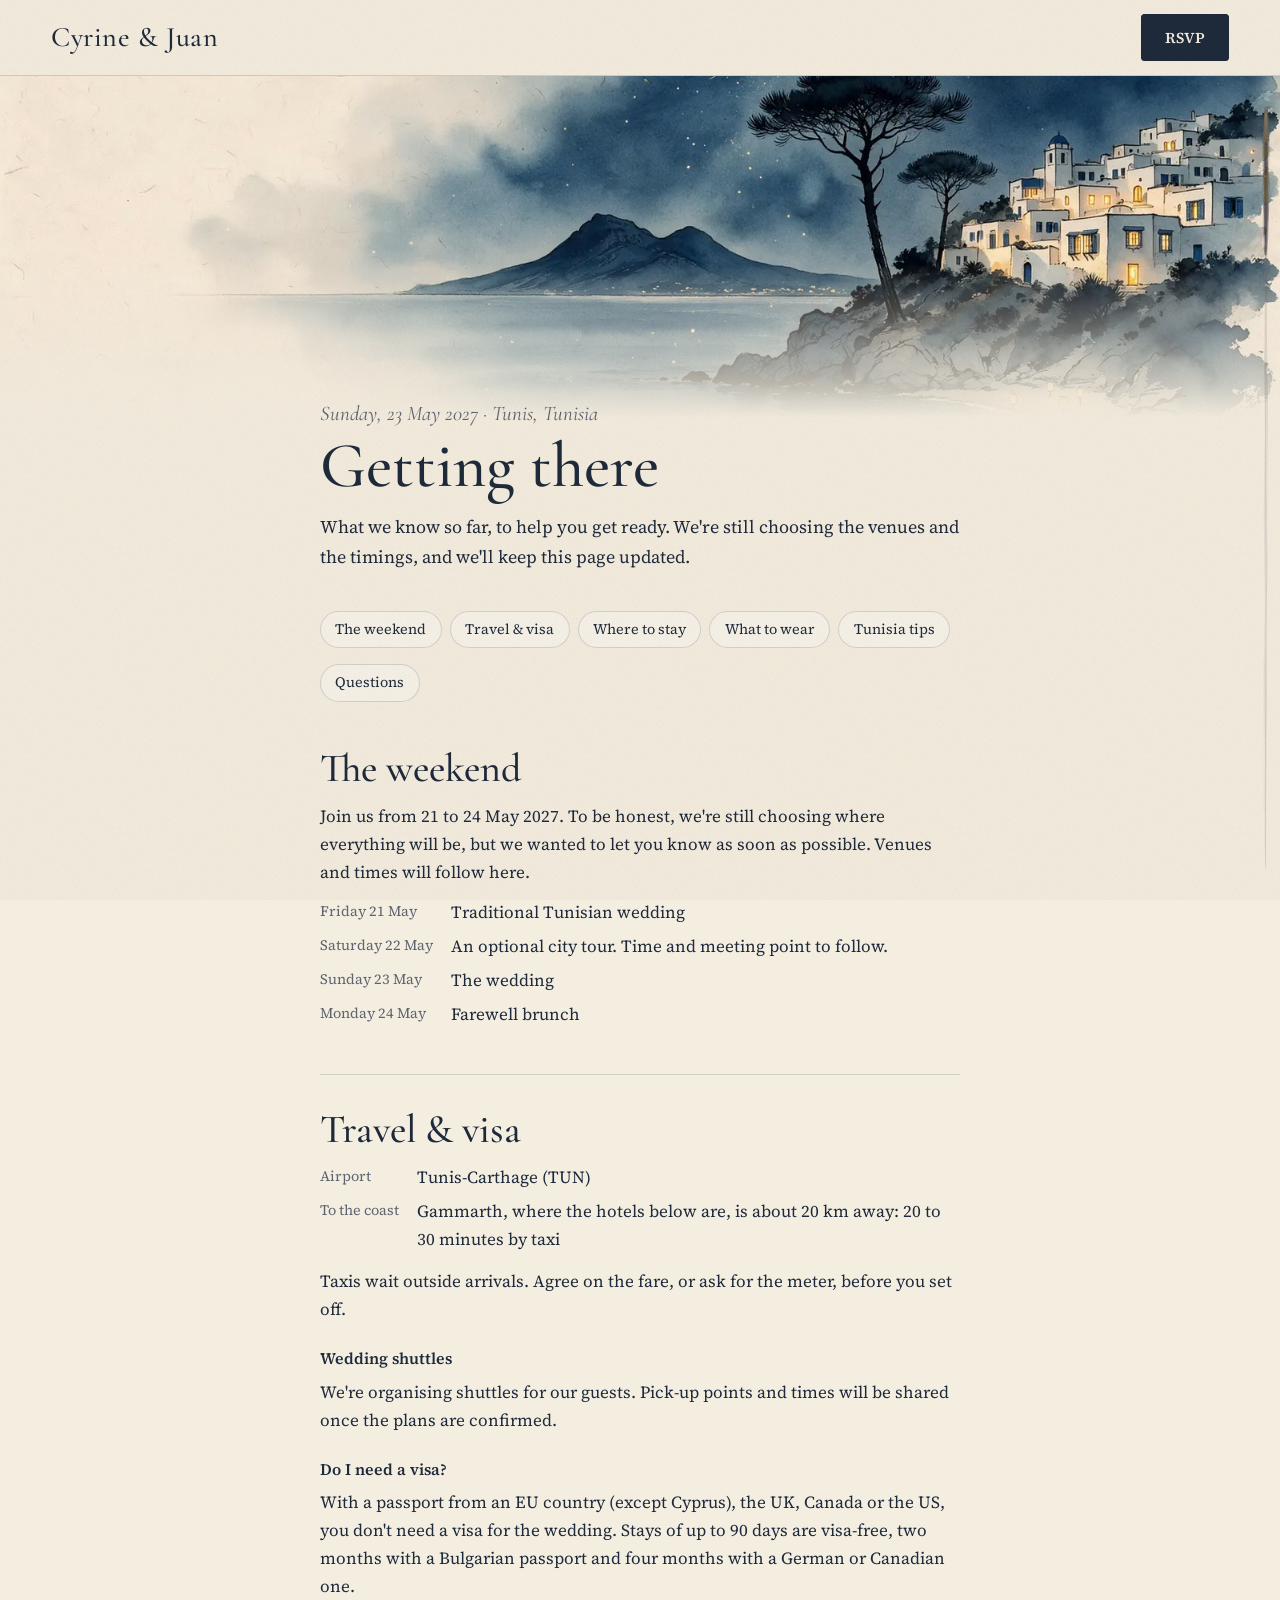
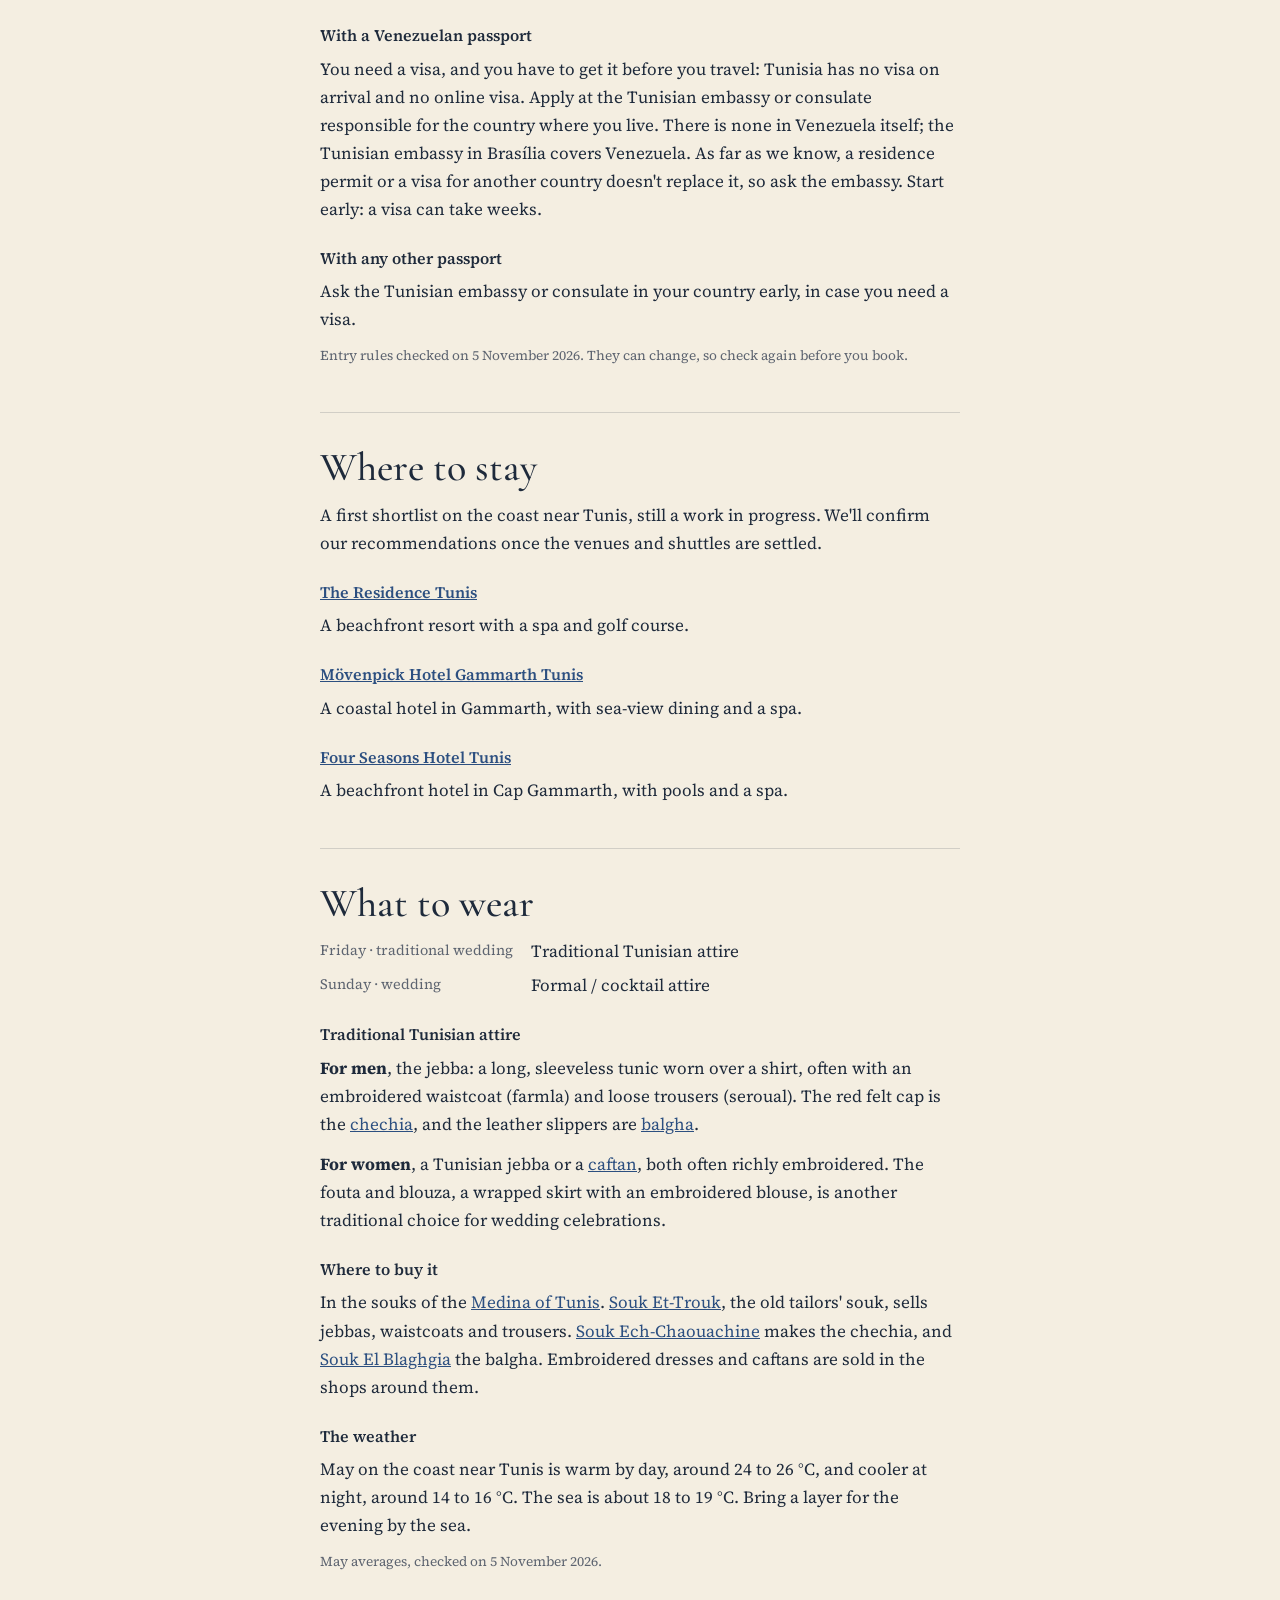
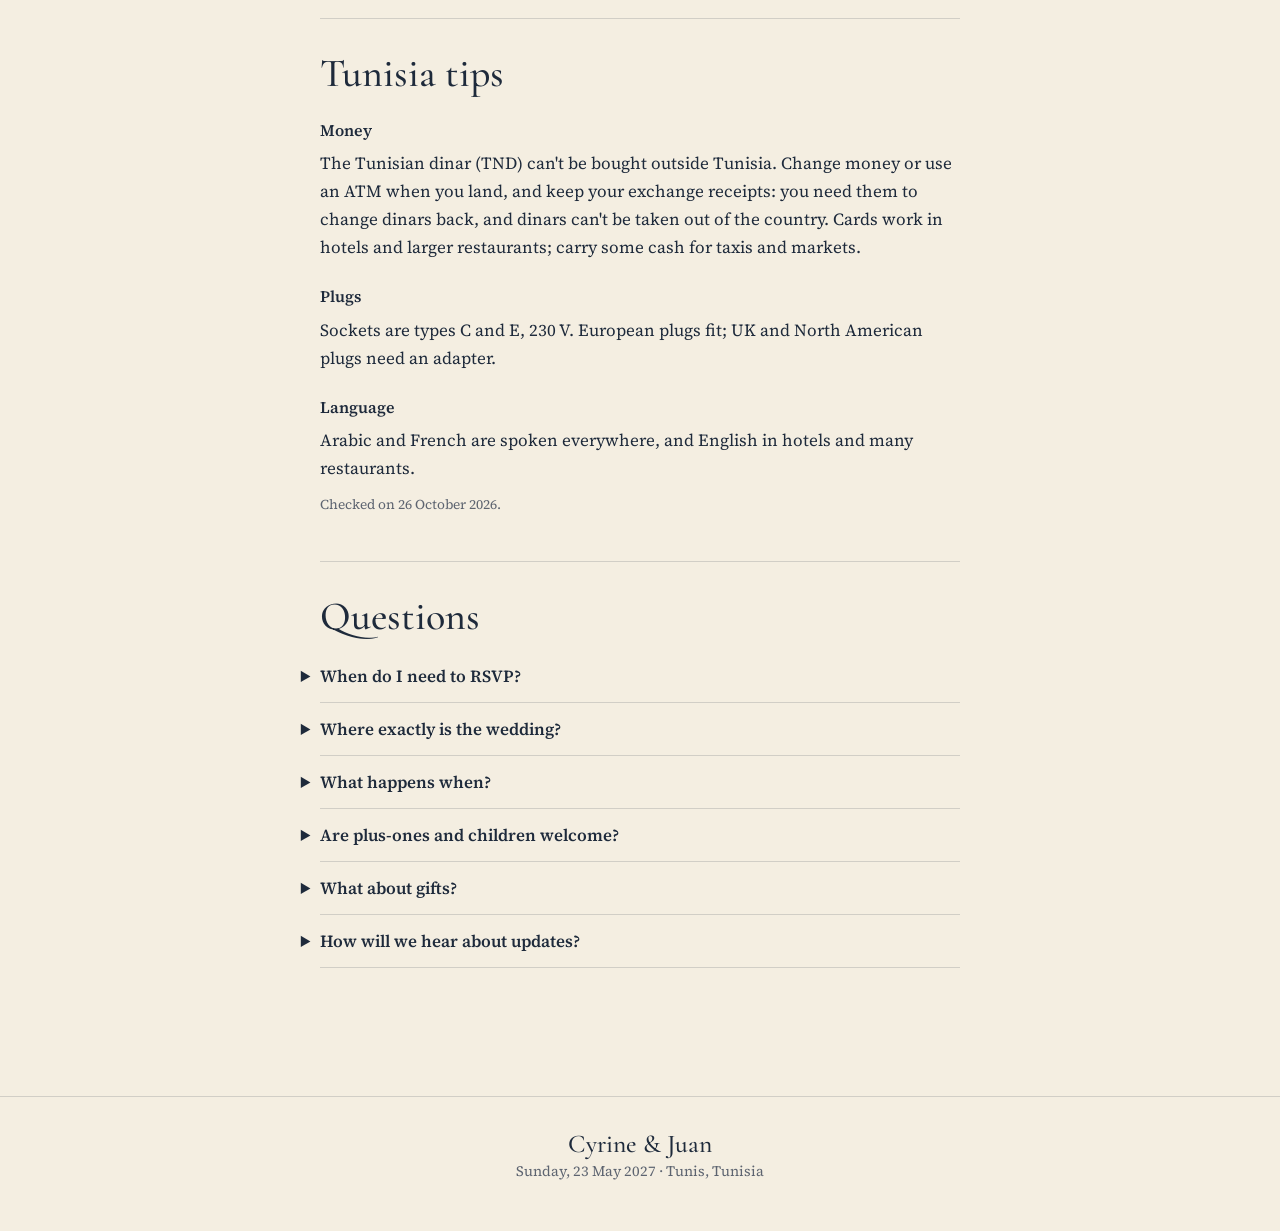
==== commit da300392: "Trim the weekend scene; add links to What to wear Co-Authored-By: Claude Opus 5.5 <noreply@anthropic" ====
--- a/logistics/index.html
+++ b/logistics/index.html
@@ -85,10 +85,10 @@
         <dt>Sunday · wedding</dt><dd>Formal / cocktail attire</dd>
       </dl>
       <h3>Traditional Tunisian attire</h3>
-      <p><strong>For men</strong>, the jebba: a long, sleeveless tunic worn over a shirt, often with an embroidered waistcoat (farmla) and loose trousers (seroual). The red felt cap is the chechia, and the leather slippers are balgha.</p>
-      <p><strong>For women</strong>, a Tunisian jebba or a caftan, both often richly embroidered. The fouta and blouza, a wrapped skirt with an embroidered blouse, is another traditional choice for wedding celebrations.</p>
+      <p><strong>For men</strong>, the jebba: a long, sleeveless tunic worn over a shirt, often with an embroidered waistcoat (farmla) and loose trousers (seroual). The red felt cap is the <a href="https://en.wikipedia.org/wiki/Chechia" target="_blank" rel="noopener noreferrer">chechia</a>, and the leather slippers are <a href="https://en.wikipedia.org/wiki/Balgha" target="_blank" rel="noopener noreferrer">balgha</a>.</p>
+      <p><strong>For women</strong>, a Tunisian jebba or a <a href="https://en.wikipedia.org/wiki/Kaftan" target="_blank" rel="noopener noreferrer">caftan</a>, both often richly embroidered. The fouta and blouza, a wrapped skirt with an embroidered blouse, is another traditional choice for wedding celebrations.</p>
       <h3>Where to buy it</h3>
-      <p>In the souks of the Medina of Tunis. Souk Et-Trouk, the old tailors' souk, sells jebbas, waistcoats and trousers. Souk Ech-Chaouachine makes the chechia, and Souk El Blaghgia the balgha. Embroidered dresses and caftans are sold in the shops around them. If you'd like something made to measure, leave time for the tailor.</p>
+      <p>In the souks of the <a href="https://www.google.com/maps/search/?api=1&amp;query=Medina+of+Tunis" target="_blank" rel="noopener noreferrer">Medina of Tunis</a>. <a href="https://www.google.com/maps/search/?api=1&amp;query=Souk+El+Trouk%2C+Tunis" target="_blank" rel="noopener noreferrer">Souk Et-Trouk</a>, the old tailors' souk, sells jebbas, waistcoats and trousers. <a href="https://www.google.com/maps/search/?api=1&amp;query=Souk+Ech-Chaouachine%2C+Tunis" target="_blank" rel="noopener noreferrer">Souk Ech-Chaouachine</a> makes the chechia, and <a href="https://www.google.com/maps/search/?api=1&amp;query=Souk+El+Blaghgia%2C+Tunis" target="_blank" rel="noopener noreferrer">Souk El Blaghgia</a> the balgha. Embroidered dresses and caftans are sold in the shops around them.</p>
       <h3>The weather</h3>
       <p>May on the coast near Tunis is warm by day, around 24 to 26&nbsp;°C, and cooler at night, around 14 to 16&nbsp;°C. The sea is about 18 to 19&nbsp;°C. Bring a layer for the evening by the sea.</p>
       <p class="checked">May averages, checked on 5 November 2026.</p>
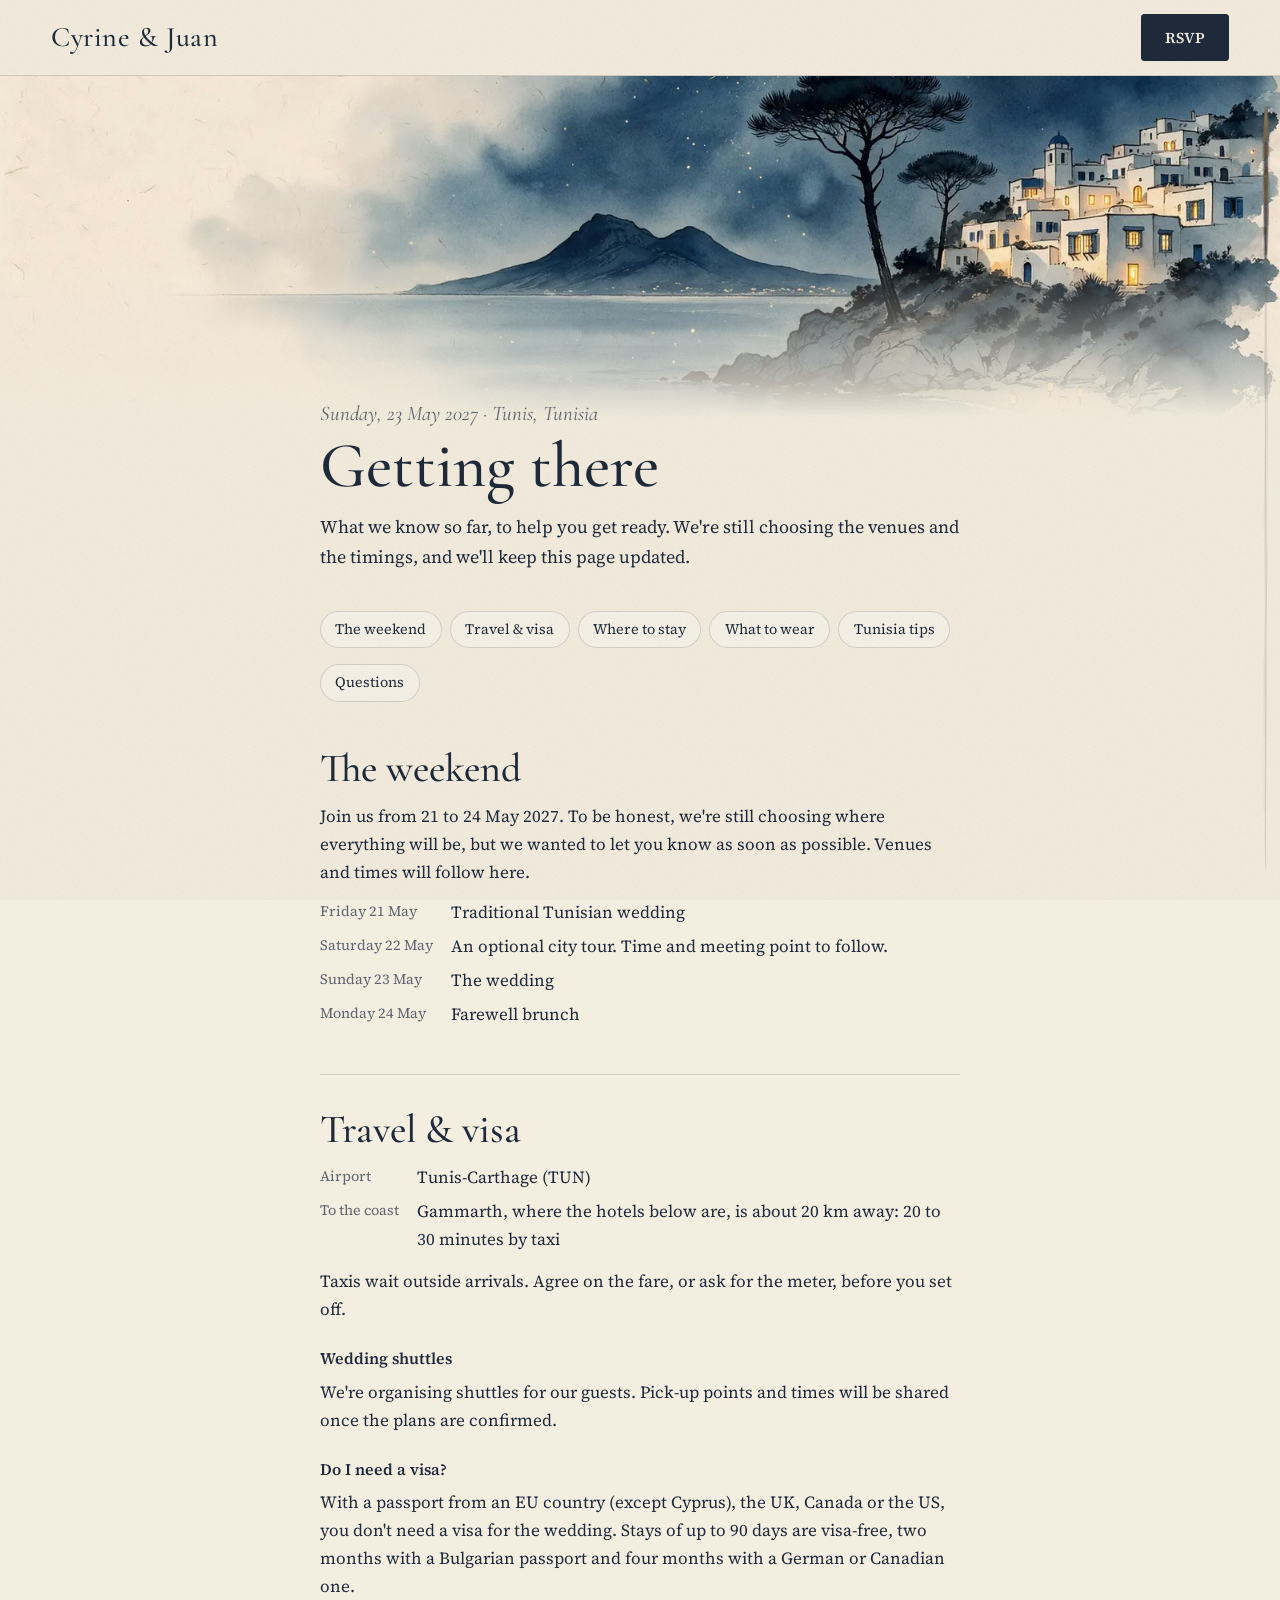
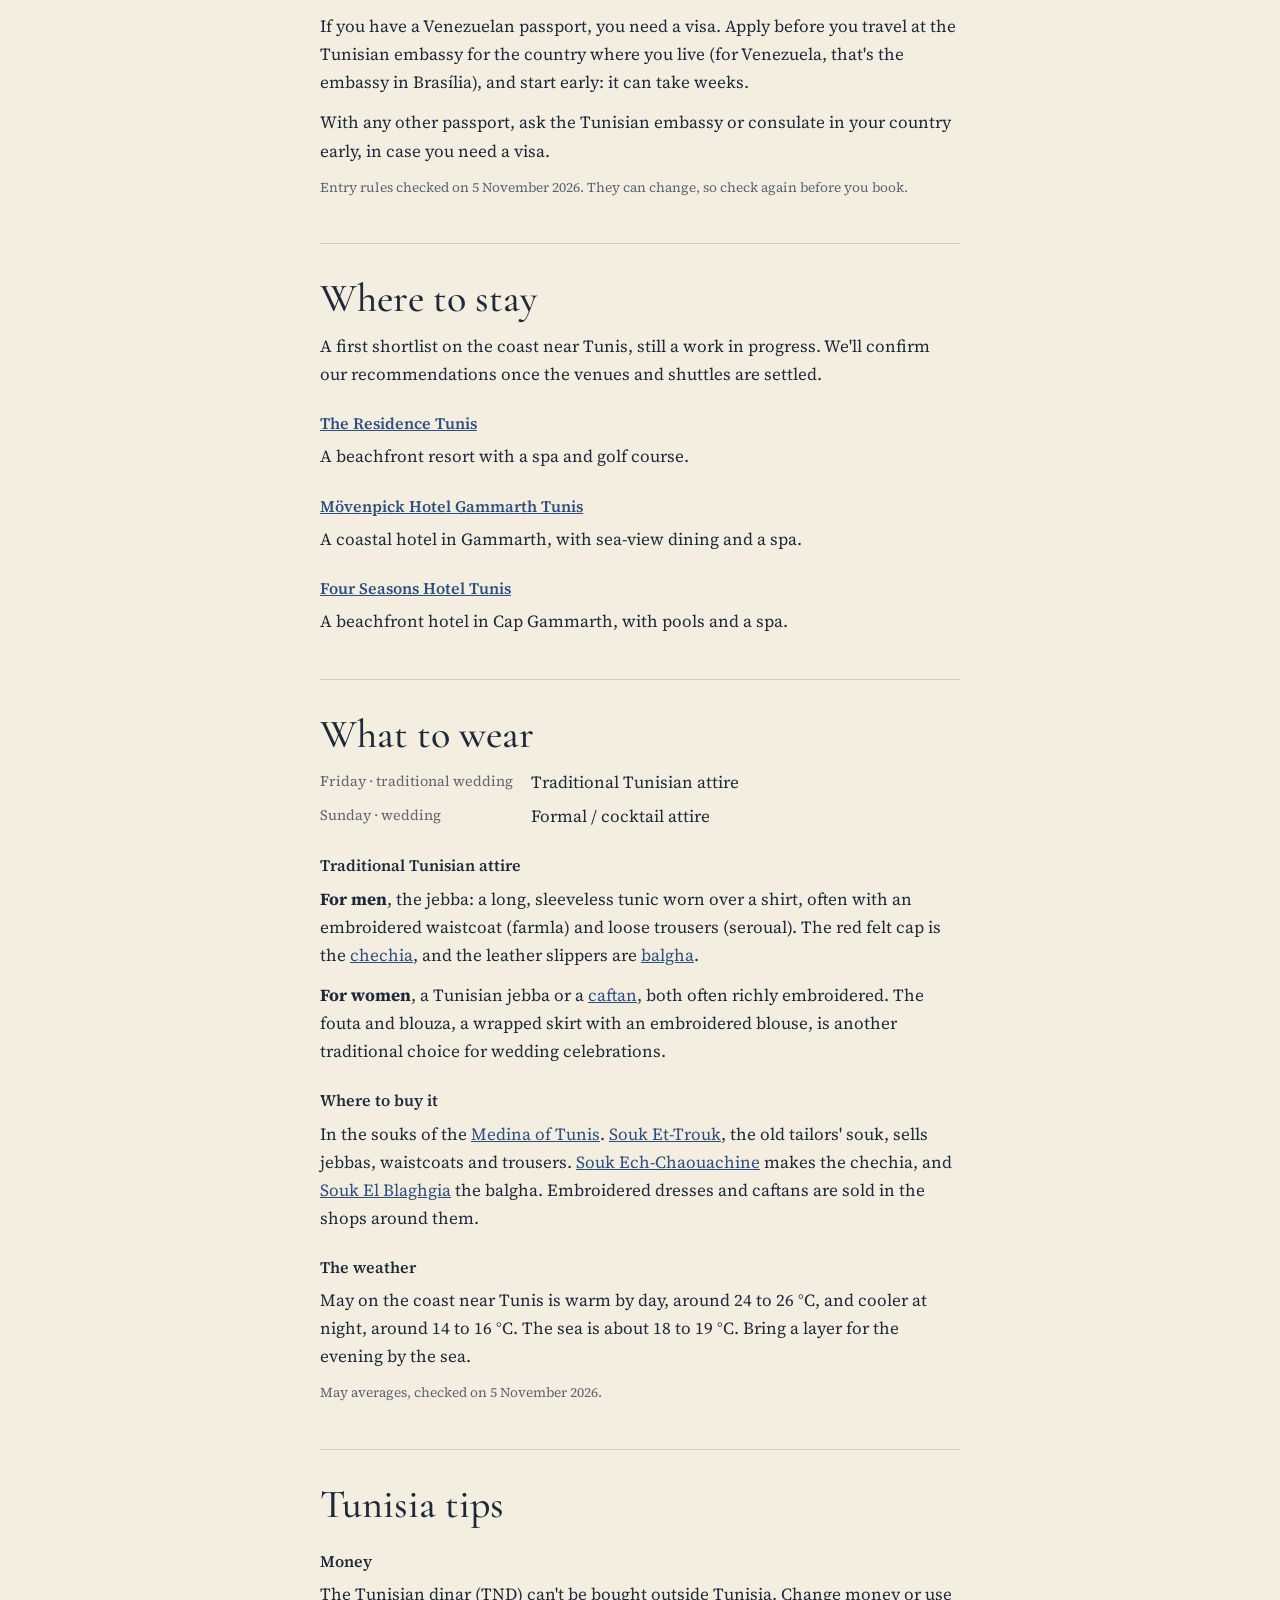
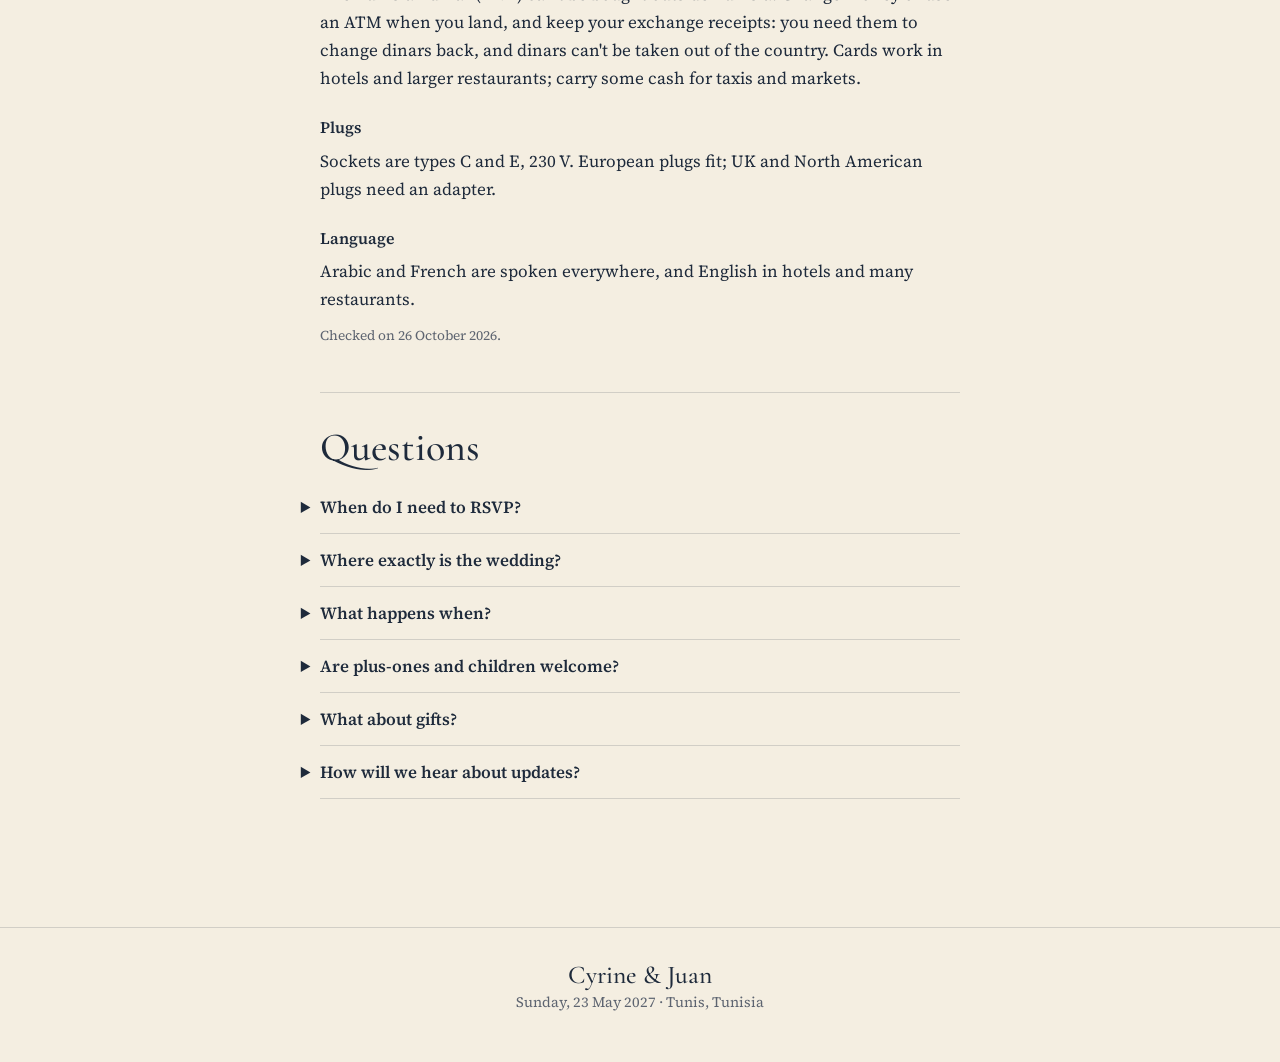
==== commit a087fd4b: "Shorten the Venezuelan visa note Co-Authored-By: Claude Opus 5.5 <noreply@anthropic.com>" ====
--- a/logistics/index.html
+++ b/logistics/index.html
@@ -60,10 +60,8 @@
       <p>We're organising shuttles for our guests. Pick-up points and times will be shared once the plans are confirmed.</p>
       <h3>Do I need a visa?</h3>
       <p>With a passport from an EU country (except Cyprus), the UK, Canada or the US, you don't need a visa for the wedding. Stays of up to 90 days are visa-free, two months with a Bulgarian passport and four months with a German or Canadian one.</p>
-      <h3>With a Venezuelan passport</h3>
-      <p>You need a visa, and you have to get it before you travel: Tunisia has no visa on arrival and no online visa. Apply at the Tunisian embassy or consulate responsible for the country where you live. There is none in Venezuela itself; the Tunisian embassy in Brasília covers Venezuela. As far as we know, a residence permit or a visa for another country doesn't replace it, so ask the embassy. Start early: a visa can take weeks.</p>
-      <h3>With any other passport</h3>
-      <p>Ask the Tunisian embassy or consulate in your country early, in case you need a visa.</p>
+      <p>If you have a Venezuelan passport, you need a visa. Apply before you travel at the Tunisian embassy for the country where you live (for Venezuela, that's the embassy in Brasília), and start early: it can take weeks.</p>
+      <p>With any other passport, ask the Tunisian embassy or consulate in your country early, in case you need a visa.</p>
       <p class="checked">Entry rules checked on 5 November 2026. They can change, so check again before you book.</p>
     </section>
 
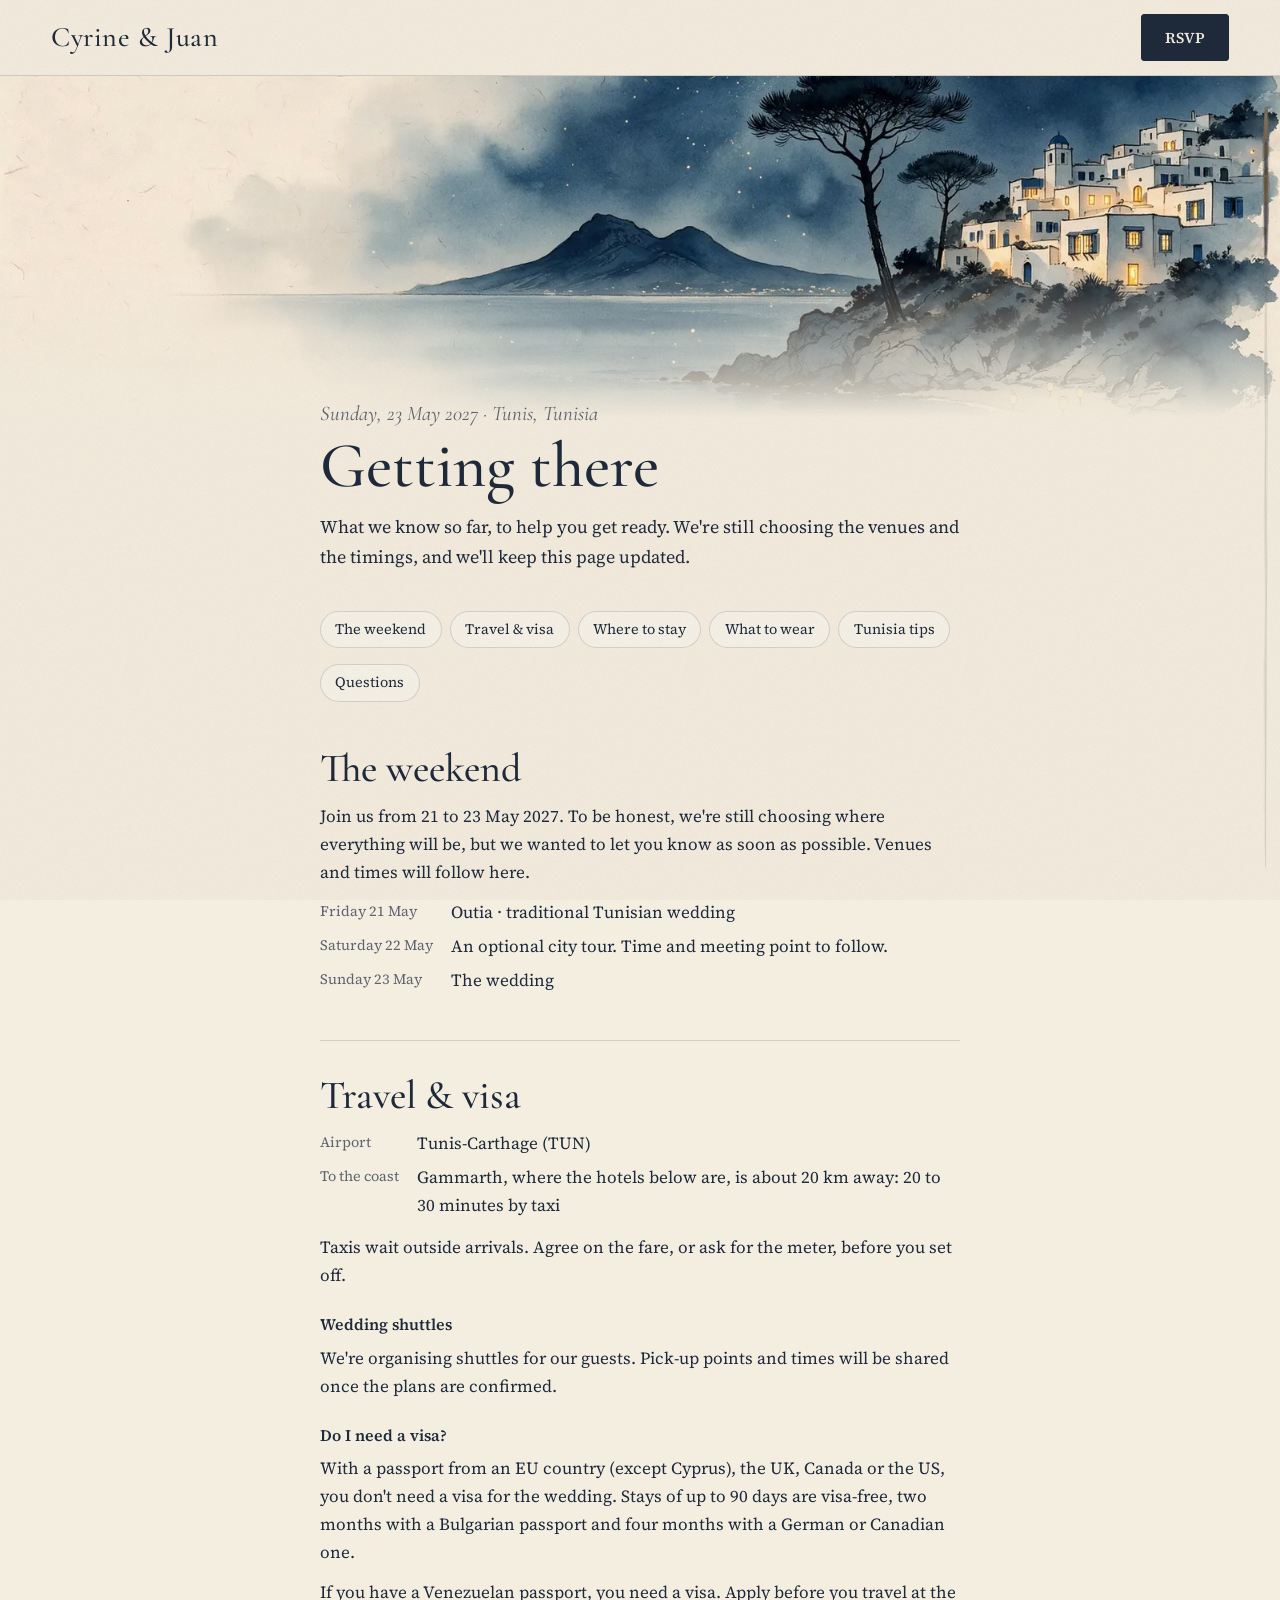
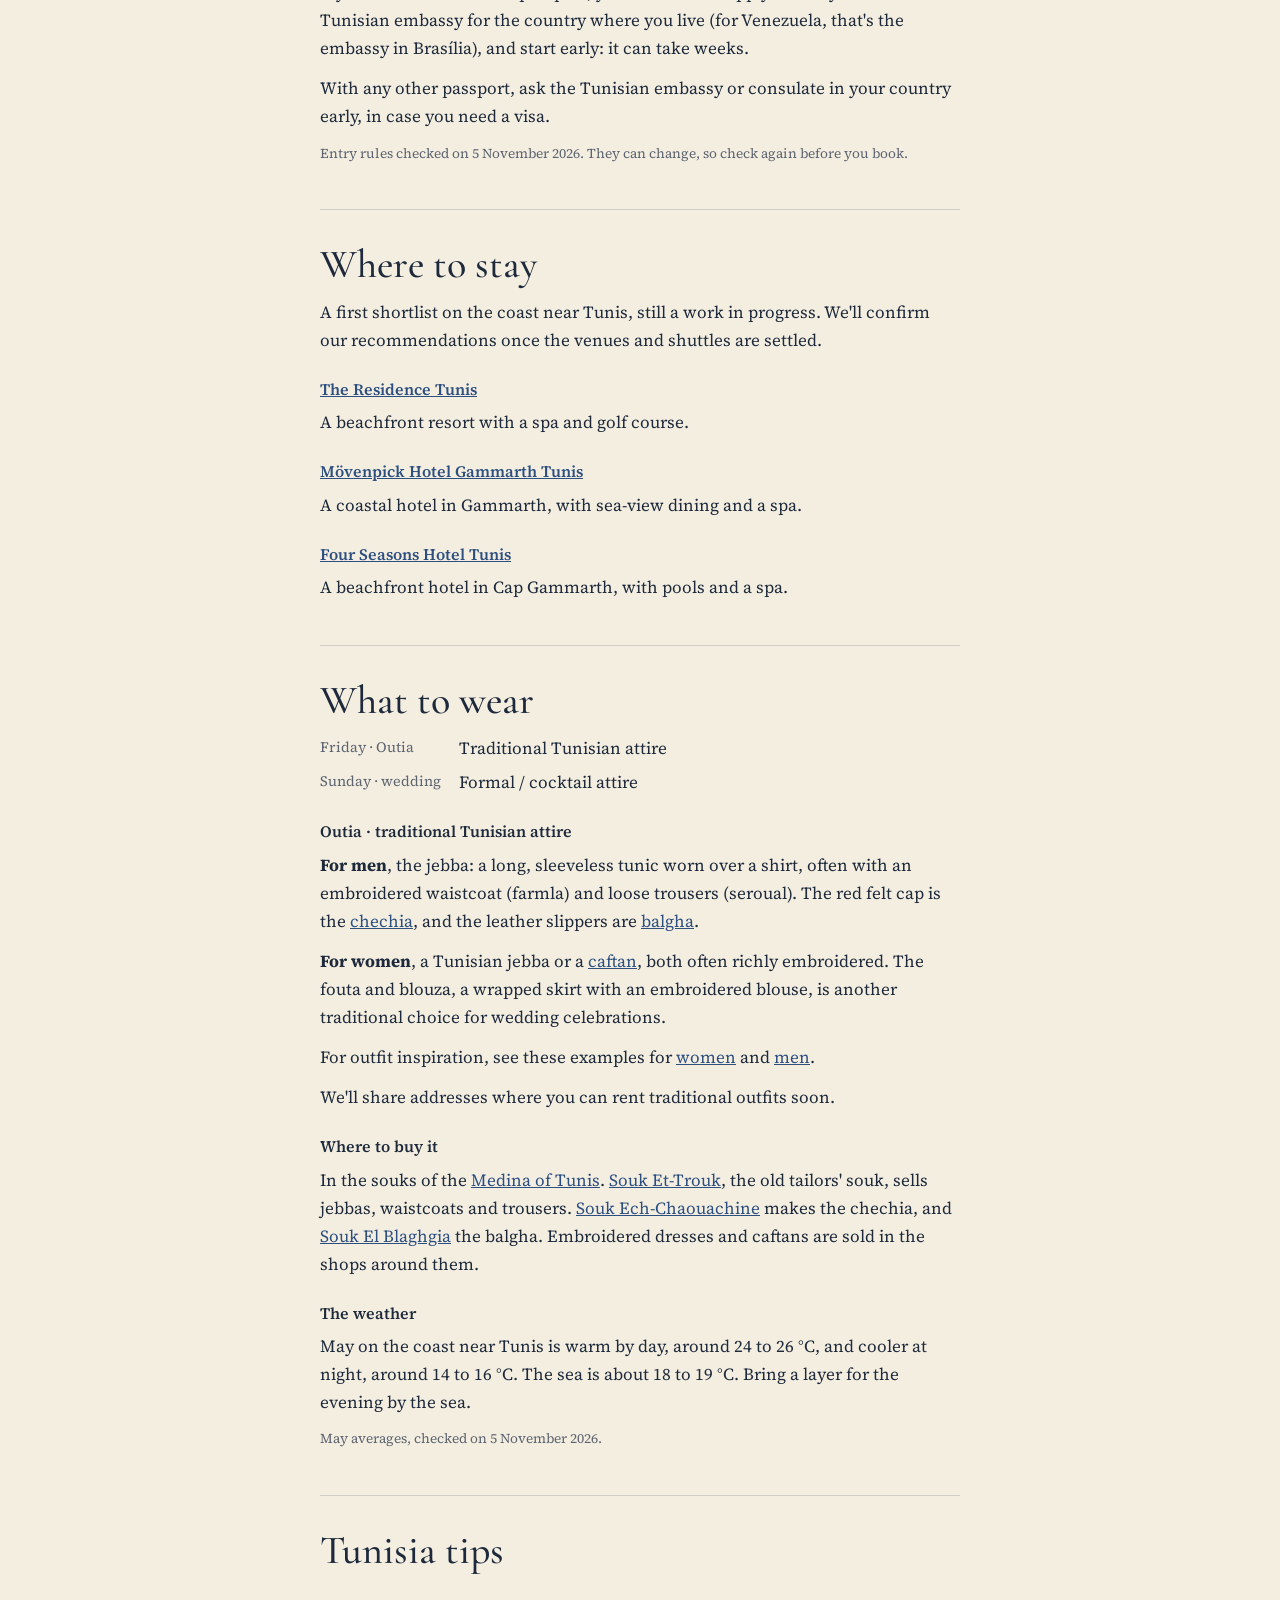
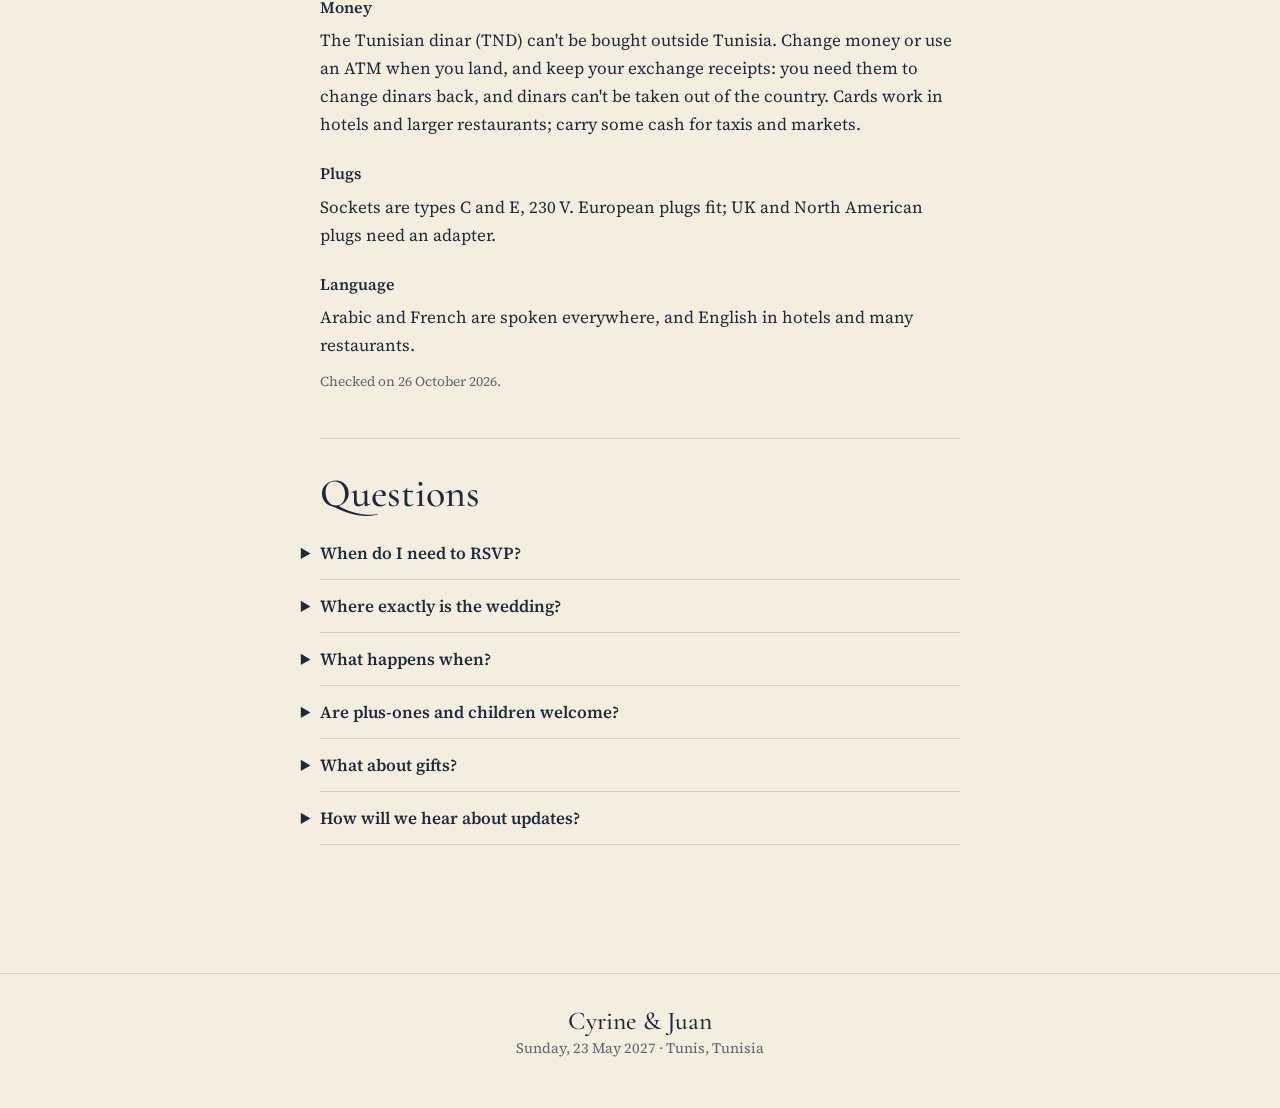
==== commit d8e9362a: "Publish wedding-website cd2c6a0" ====
--- a/logistics/index.html
+++ b/logistics/index.html
@@ -40,12 +40,11 @@
 
     <section id="weekend">
       <h2>The weekend</h2>
-      <p>Join us from 21 to 24 May 2027. To be honest, we're still choosing where everything will be, but we wanted to let you know as soon as possible. Venues and times will follow here.</p>
+      <p>Join us from 21 to 23 May 2027. To be honest, we're still choosing where everything will be, but we wanted to let you know as soon as possible. Venues and times will follow here.</p>
       <dl class="facts">
-        <dt>Friday 21 May</dt><dd>Traditional Tunisian wedding</dd>
+        <dt>Friday 21 May</dt><dd>Outia · traditional Tunisian wedding</dd>
         <dt>Saturday 22 May</dt><dd>An optional city tour. Time and meeting point to follow.</dd>
         <dt>Sunday 23 May</dt><dd>The wedding</dd>
-        <dt>Monday 24 May</dt><dd>Farewell brunch</dd>
       </dl>
     </section>
 
@@ -79,12 +78,14 @@
     <section id="wear">
       <h2>What to wear</h2>
       <dl class="facts">
-        <dt>Friday · traditional wedding</dt><dd>Traditional Tunisian attire</dd>
+        <dt>Friday · Outia</dt><dd>Traditional Tunisian attire</dd>
         <dt>Sunday · wedding</dt><dd>Formal / cocktail attire</dd>
       </dl>
-      <h3>Traditional Tunisian attire</h3>
+      <h3>Outia · traditional Tunisian attire</h3>
       <p><strong>For men</strong>, the jebba: a long, sleeveless tunic worn over a shirt, often with an embroidered waistcoat (farmla) and loose trousers (seroual). The red felt cap is the <a href="https://en.wikipedia.org/wiki/Chechia" target="_blank" rel="noopener noreferrer">chechia</a>, and the leather slippers are <a href="https://en.wikipedia.org/wiki/Balgha" target="_blank" rel="noopener noreferrer">balgha</a>.</p>
       <p><strong>For women</strong>, a Tunisian jebba or a <a href="https://en.wikipedia.org/wiki/Kaftan" target="_blank" rel="noopener noreferrer">caftan</a>, both often richly embroidered. The fouta and blouza, a wrapped skirt with an embroidered blouse, is another traditional choice for wedding celebrations.</p>
+      <p>For outfit inspiration, see these examples for <a href="https://fr.pinterest.com/pin/1102044971358667583/" target="_blank" rel="noopener noreferrer">women</a> and <a href="https://fr.pinterest.com/pin/637118678569653878/" target="_blank" rel="noopener noreferrer">men</a>.</p>
+      <p>We'll share addresses where you can rent traditional outfits soon.</p>
       <h3>Where to buy it</h3>
       <p>In the souks of the <a href="https://www.google.com/maps/search/?api=1&amp;query=Medina+of+Tunis" target="_blank" rel="noopener noreferrer">Medina of Tunis</a>. <a href="https://www.google.com/maps/search/?api=1&amp;query=Souk+El+Trouk%2C+Tunis" target="_blank" rel="noopener noreferrer">Souk Et-Trouk</a>, the old tailors' souk, sells jebbas, waistcoats and trousers. <a href="https://www.google.com/maps/search/?api=1&amp;query=Souk+Ech-Chaouachine%2C+Tunis" target="_blank" rel="noopener noreferrer">Souk Ech-Chaouachine</a> makes the chechia, and <a href="https://www.google.com/maps/search/?api=1&amp;query=Souk+El+Blaghgia%2C+Tunis" target="_blank" rel="noopener noreferrer">Souk El Blaghgia</a> the balgha. Embroidered dresses and caftans are sold in the shops around them.</p>
       <h3>The weather</h3>
@@ -115,7 +116,7 @@
       </details>
       <details>
         <summary>What happens when?</summary>
-        <p>A traditional Tunisian wedding on Friday 21 May, an optional city tour on Saturday 22 May, the wedding on Sunday 23 May and a farewell brunch on Monday 24 May. <a href="#weekend">See what we know so far</a>. Times and venues will follow.</p>
+        <p>The Outia, a traditional Tunisian wedding celebration, is on Friday 21 May, followed by an optional city tour on Saturday 22 May and the wedding on Sunday 23 May. <a href="#weekend">See what we know so far</a>. Times and venues will follow.</p>
       </details>
       <details>
         <summary>Are plus-ones and children welcome?</summary>
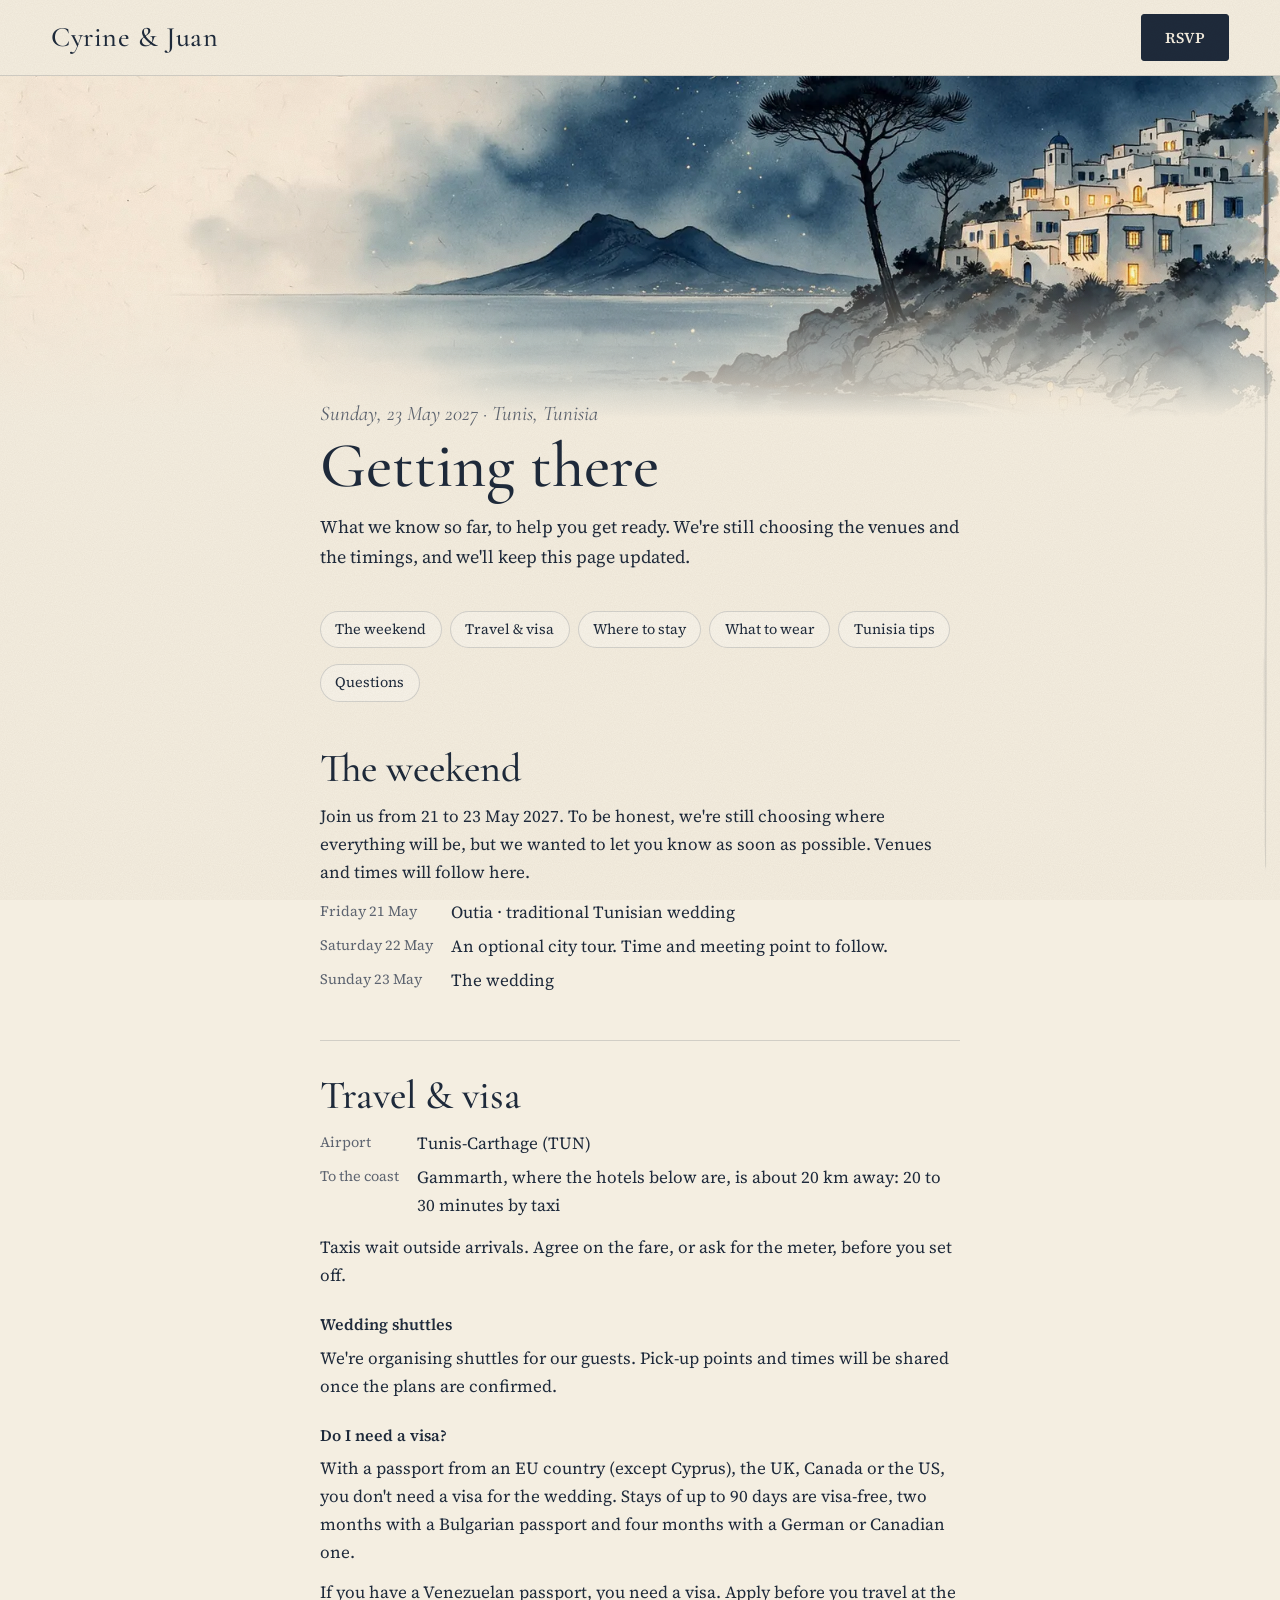
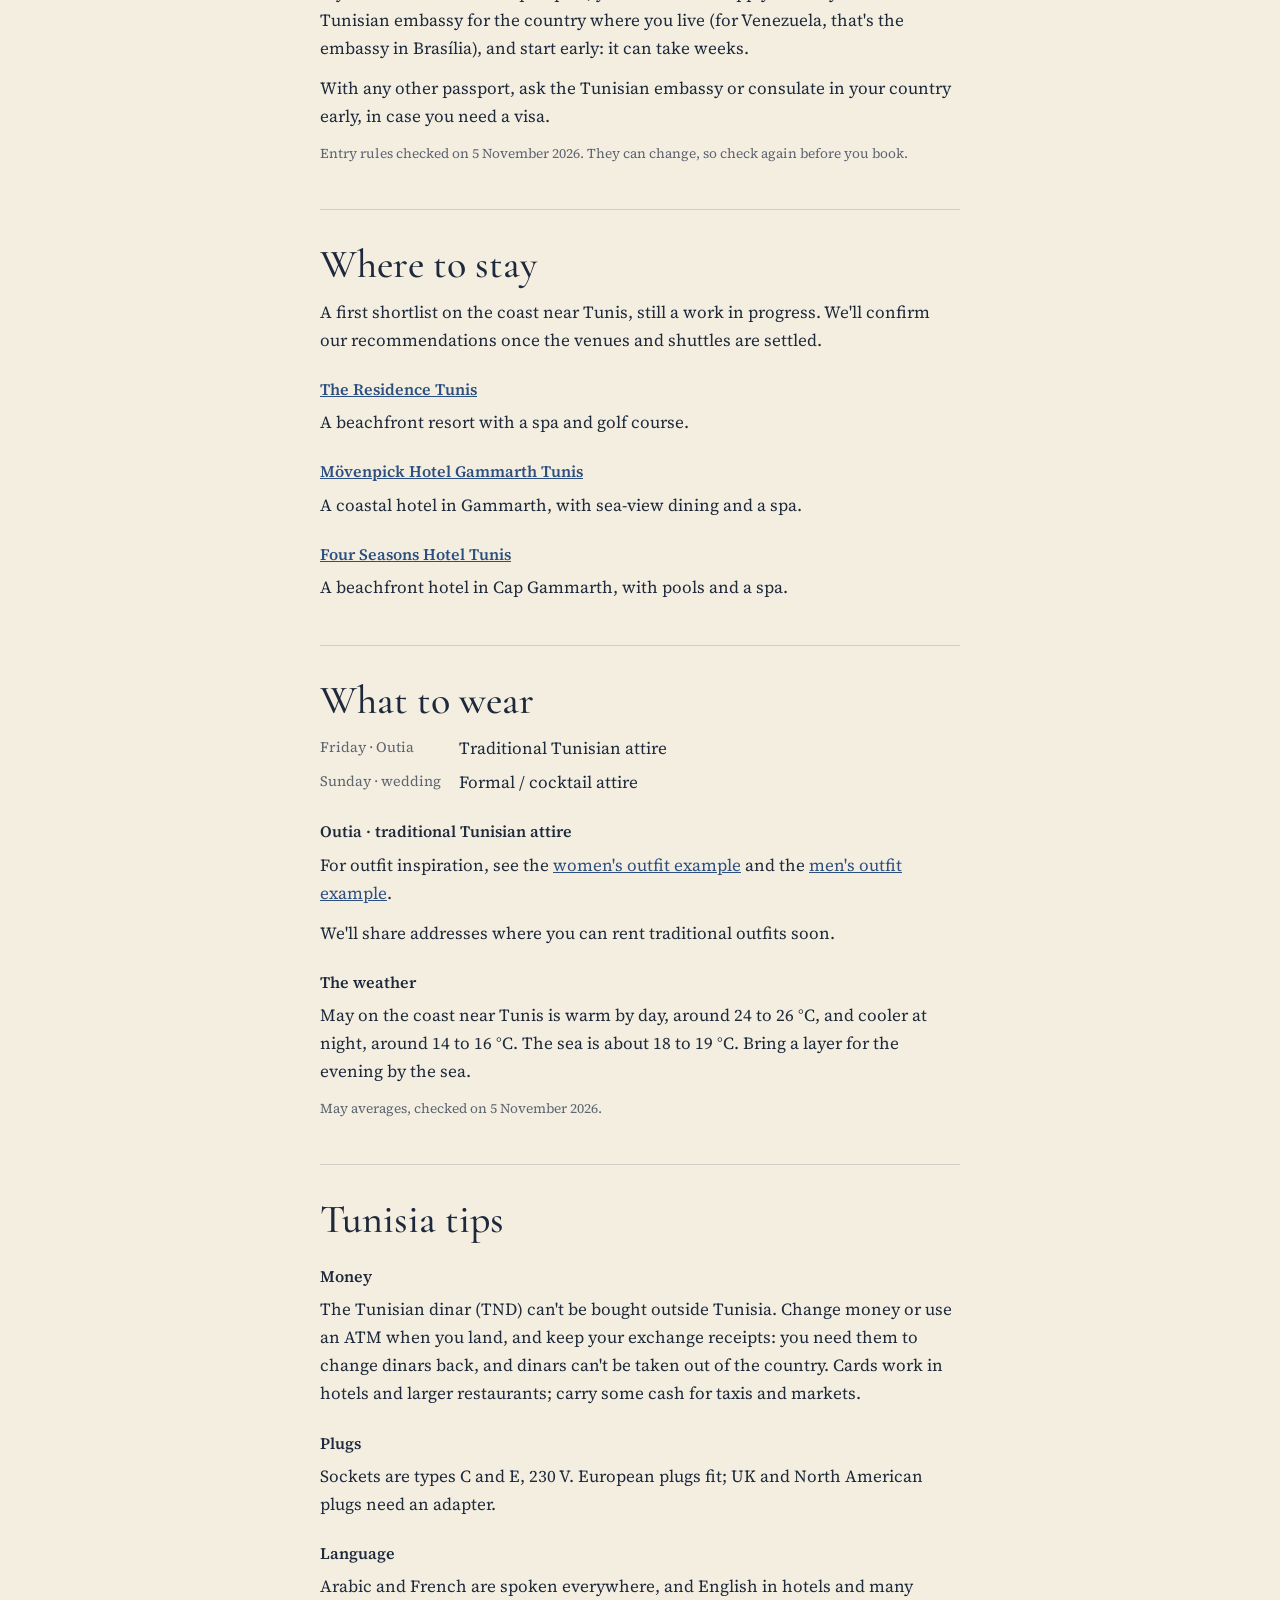
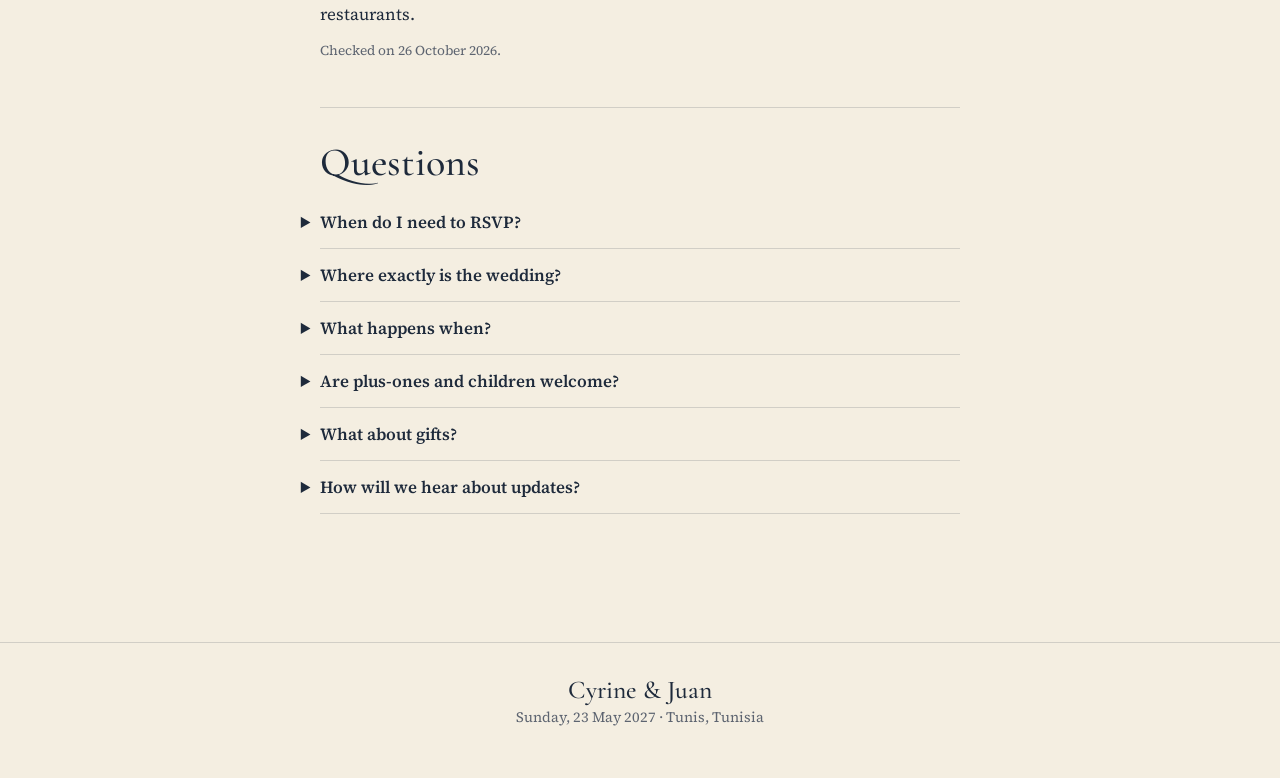
==== commit 208740c8: "Publish wedding-website 70f9e8b" ====
--- a/logistics/index.html
+++ b/logistics/index.html
@@ -82,12 +82,8 @@
         <dt>Sunday · wedding</dt><dd>Formal / cocktail attire</dd>
       </dl>
       <h3>Outia · traditional Tunisian attire</h3>
-      <p><strong>For men</strong>, the jebba: a long, sleeveless tunic worn over a shirt, often with an embroidered waistcoat (farmla) and loose trousers (seroual). The red felt cap is the <a href="https://en.wikipedia.org/wiki/Chechia" target="_blank" rel="noopener noreferrer">chechia</a>, and the leather slippers are <a href="https://en.wikipedia.org/wiki/Balgha" target="_blank" rel="noopener noreferrer">balgha</a>.</p>
-      <p><strong>For women</strong>, a Tunisian jebba or a <a href="https://en.wikipedia.org/wiki/Kaftan" target="_blank" rel="noopener noreferrer">caftan</a>, both often richly embroidered. The fouta and blouza, a wrapped skirt with an embroidered blouse, is another traditional choice for wedding celebrations.</p>
-      <p>For outfit inspiration, see these examples for <a href="https://fr.pinterest.com/pin/1102044971358667583/" target="_blank" rel="noopener noreferrer">women</a> and <a href="https://fr.pinterest.com/pin/637118678569653878/" target="_blank" rel="noopener noreferrer">men</a>.</p>
+      <p>For outfit inspiration, see the <a href="https://fr.pinterest.com/pin/1102044971358667583/" target="_blank" rel="noopener noreferrer">women's outfit example</a> and the <a href="https://fr.pinterest.com/pin/637118678569653878/" target="_blank" rel="noopener noreferrer">men's outfit example</a>.</p>
       <p>We'll share addresses where you can rent traditional outfits soon.</p>
-      <h3>Where to buy it</h3>
-      <p>In the souks of the <a href="https://www.google.com/maps/search/?api=1&amp;query=Medina+of+Tunis" target="_blank" rel="noopener noreferrer">Medina of Tunis</a>. <a href="https://www.google.com/maps/search/?api=1&amp;query=Souk+El+Trouk%2C+Tunis" target="_blank" rel="noopener noreferrer">Souk Et-Trouk</a>, the old tailors' souk, sells jebbas, waistcoats and trousers. <a href="https://www.google.com/maps/search/?api=1&amp;query=Souk+Ech-Chaouachine%2C+Tunis" target="_blank" rel="noopener noreferrer">Souk Ech-Chaouachine</a> makes the chechia, and <a href="https://www.google.com/maps/search/?api=1&amp;query=Souk+El+Blaghgia%2C+Tunis" target="_blank" rel="noopener noreferrer">Souk El Blaghgia</a> the balgha. Embroidered dresses and caftans are sold in the shops around them.</p>
       <h3>The weather</h3>
       <p>May on the coast near Tunis is warm by day, around 24 to 26&nbsp;°C, and cooler at night, around 14 to 16&nbsp;°C. The sea is about 18 to 19&nbsp;°C. Bring a layer for the evening by the sea.</p>
       <p class="checked">May averages, checked on 5 November 2026.</p>
